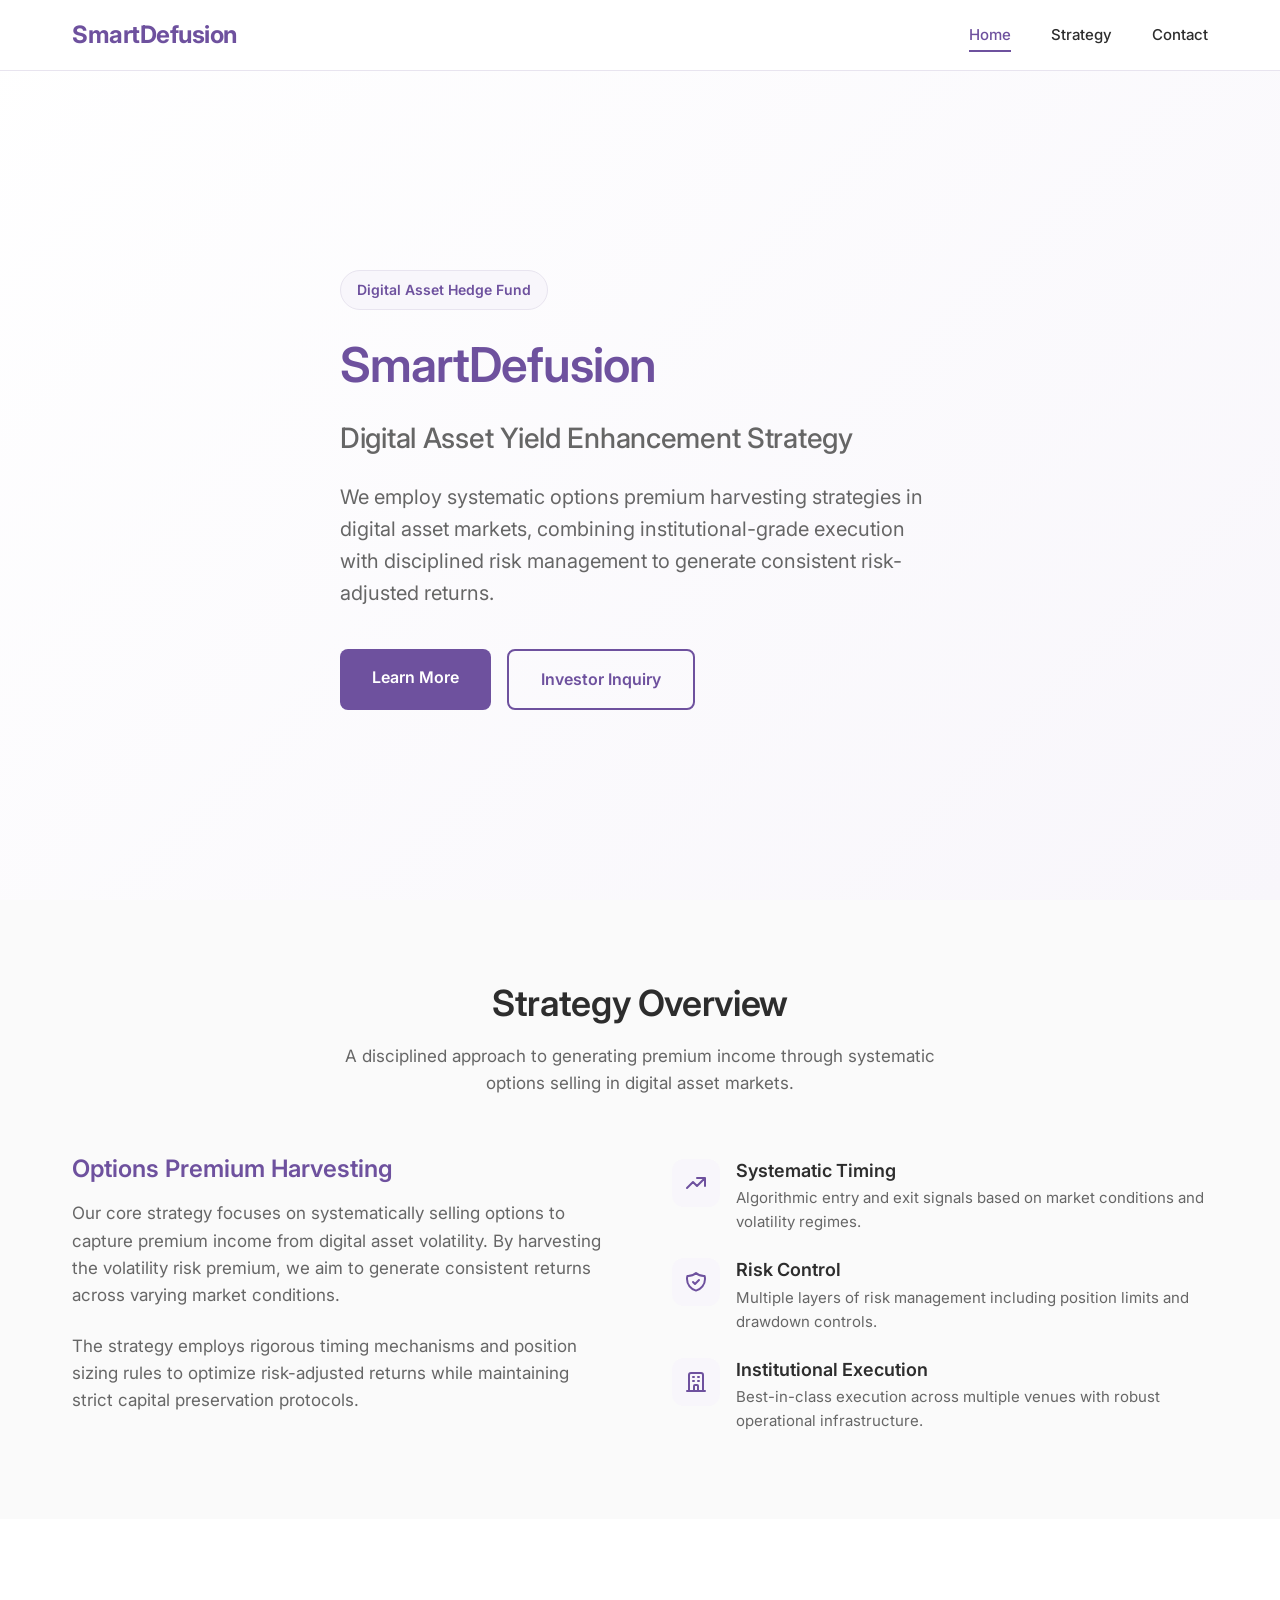
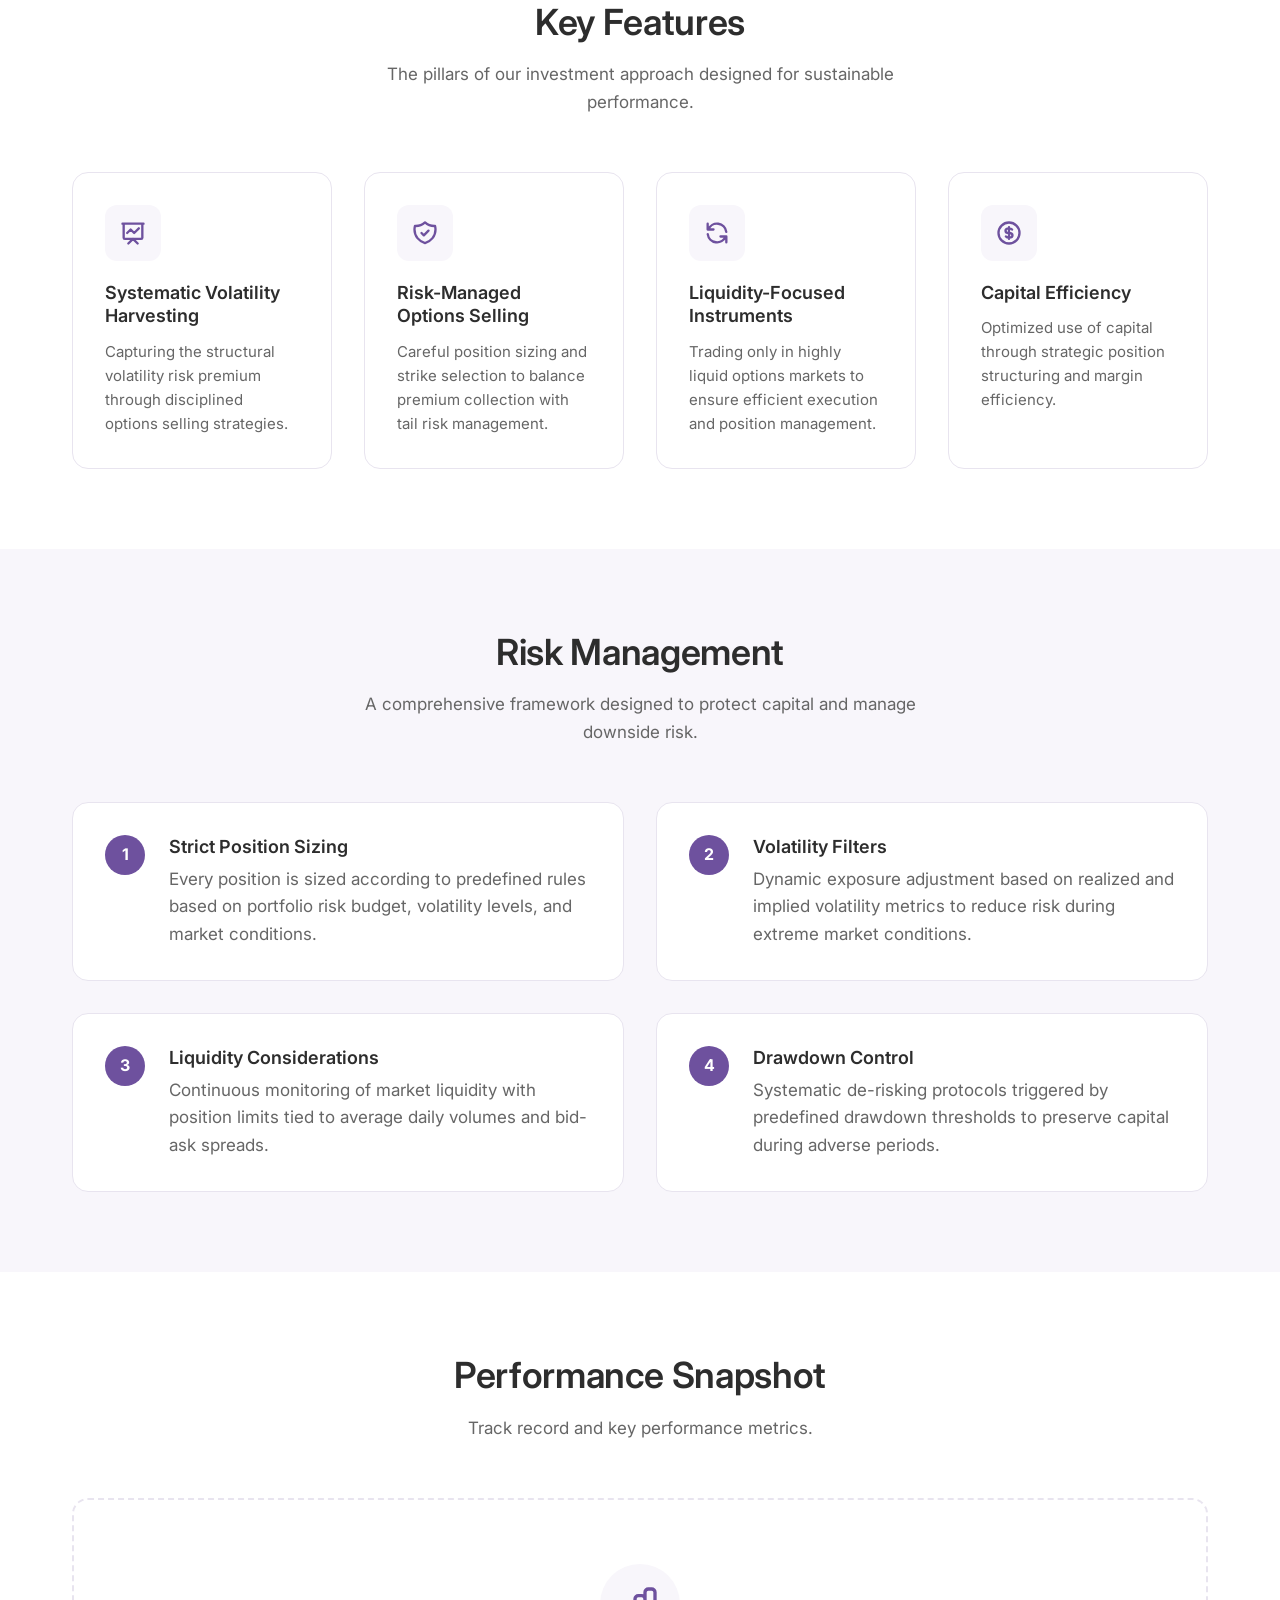
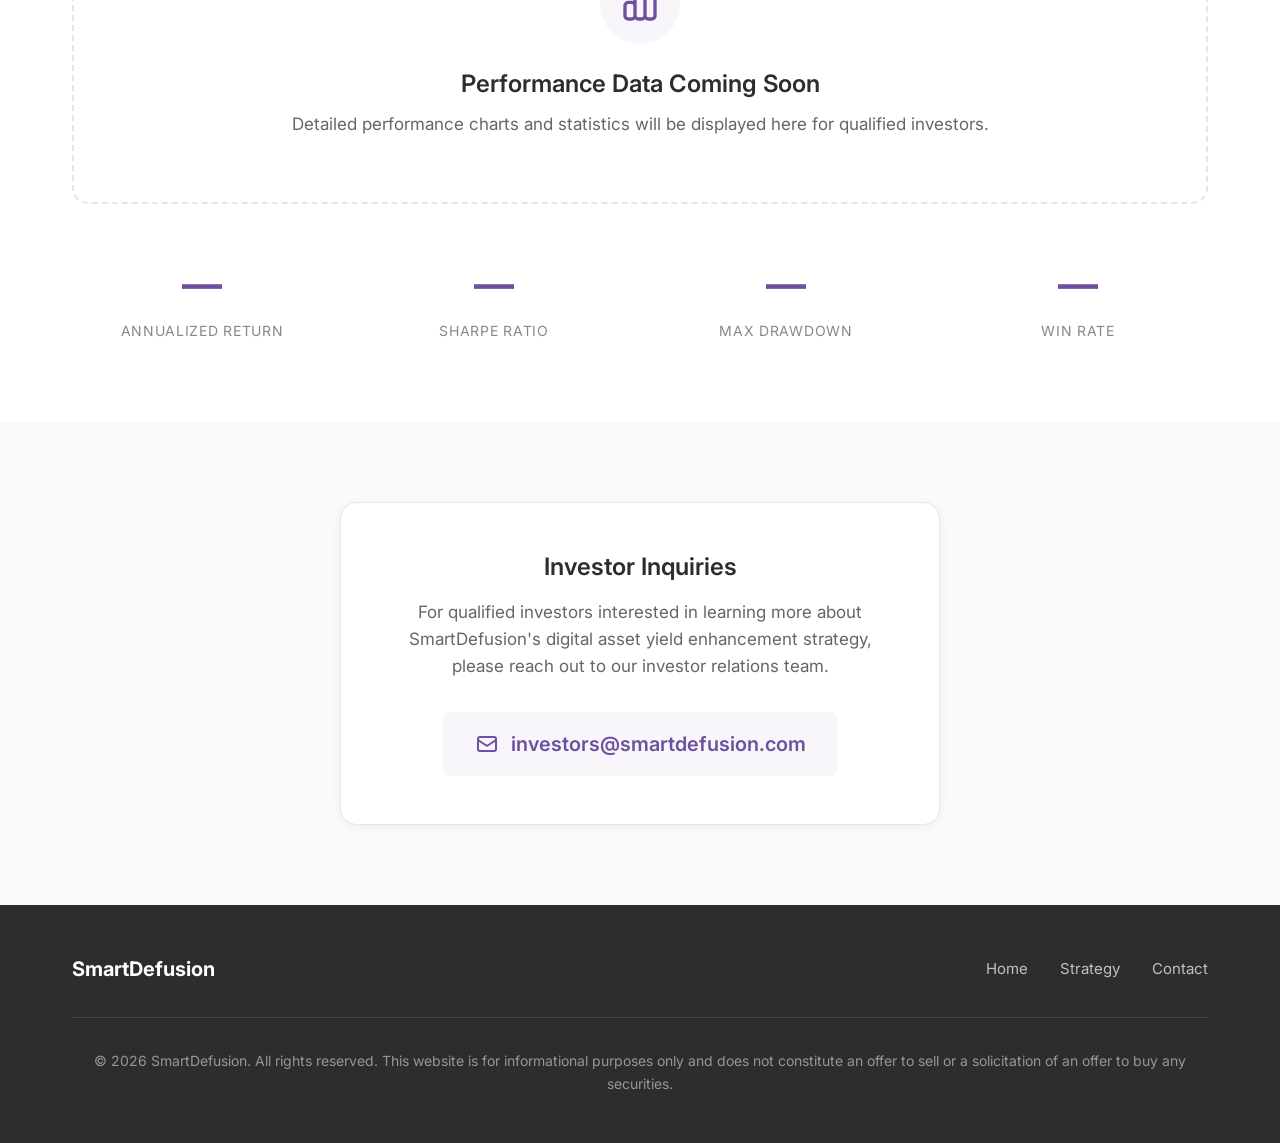
==== index.html @ be85e328 "initial push" ====
<!DOCTYPE html>
<html lang="en">
<head>
  <meta charset="UTF-8">
  <meta name="viewport" content="width=device-width, initial-scale=1.0">
  <meta name="description" content="SmartDefusion - Digital Asset Yield Enhancement Strategy. Systematic options premium harvesting in digital assets with institutional-grade execution.">
  <title>SmartDefusion | Digital Asset Hedge Fund</title>
  <link rel="preconnect" href="https://fonts.googleapis.com">
  <link rel="preconnect" href="https://fonts.gstatic.com" crossorigin>
  <link href="https://fonts.googleapis.com/css2?family=Inter:wght@400;500;600;700&display=swap" rel="stylesheet">
  <link rel="stylesheet" href="styles.css">
</head>
<body>
  <!-- Navigation -->
  <nav class="navbar">
    <div class="container">
      <a href="index.html" class="logo">SmartDefusion</a>
      <ul class="nav-links">
        <li><a href="index.html" class="active">Home</a></li>
        <li><a href="strategy.html">Strategy</a></li>
        <li><a href="#contact">Contact</a></li>
      </ul>
      <button class="mobile-menu-btn" aria-label="Toggle menu">
        <span></span>
        <span></span>
        <span></span>
      </button>
    </div>
  </nav>

  <!-- Hero Section -->
  <section class="hero">
    <div class="container">
      <div class="hero-content">
        <span class="hero-tagline">Digital Asset Hedge Fund</span>
        <h1><span>SmartDefusion</span></h1>
        <h2 style="font-size: 1.75rem; font-weight: 500; color: #666; margin-bottom: 1.5rem;">Digital Asset Yield Enhancement Strategy</h2>
        <p class="hero-description">
          We employ systematic options premium harvesting strategies in digital asset markets, 
          combining institutional-grade execution with disciplined risk management to generate 
          consistent risk-adjusted returns.
        </p>
        <div class="hero-buttons">
          <a href="strategy.html" class="btn btn-primary">Learn More</a>
          <a href="#contact" class="btn btn-outline">Investor Inquiry</a>
        </div>
      </div>
    </div>
  </section>

  <!-- Strategy Overview Section -->
  <section class="section strategy-overview bg-light">
    <div class="container">
      <div class="section-header">
        <h2>Strategy Overview</h2>
        <p>A disciplined approach to generating premium income through systematic options selling in digital asset markets.</p>
      </div>
      <div class="content-grid">
        <div class="strategy-text">
          <h3>Options Premium Harvesting</h3>
          <p>
            Our core strategy focuses on systematically selling options to capture premium income 
            from digital asset volatility. By harvesting the volatility risk premium, we aim to 
            generate consistent returns across varying market conditions.
          </p>
          <p>
            The strategy employs rigorous timing mechanisms and position sizing rules to optimize 
            risk-adjusted returns while maintaining strict capital preservation protocols.
          </p>
        </div>
        <div class="strategy-highlights">
          <div class="highlight-item">
            <div class="highlight-icon">
              <svg xmlns="http://www.w3.org/2000/svg" fill="none" viewBox="0 0 24 24" stroke="currentColor">
                <path stroke-linecap="round" stroke-linejoin="round" stroke-width="2" d="M13 7h8m0 0v8m0-8l-8 8-4-4-6 6" />
              </svg>
            </div>
            <div class="highlight-content">
              <h4>Systematic Timing</h4>
              <p>Algorithmic entry and exit signals based on market conditions and volatility regimes.</p>
            </div>
          </div>
          <div class="highlight-item">
            <div class="highlight-icon">
              <svg xmlns="http://www.w3.org/2000/svg" fill="none" viewBox="0 0 24 24" stroke="currentColor">
                <path stroke-linecap="round" stroke-linejoin="round" stroke-width="2" d="M9 12l2 2 4-4m5.618-4.016A11.955 11.955 0 0112 2.944a11.955 11.955 0 01-8.618 3.04A12.02 12.02 0 003 9c0 5.591 3.824 10.29 9 11.622 5.176-1.332 9-6.03 9-11.622 0-1.042-.133-2.052-.382-3.016z" />
              </svg>
            </div>
            <div class="highlight-content">
              <h4>Risk Control</h4>
              <p>Multiple layers of risk management including position limits and drawdown controls.</p>
            </div>
          </div>
          <div class="highlight-item">
            <div class="highlight-icon">
              <svg xmlns="http://www.w3.org/2000/svg" fill="none" viewBox="0 0 24 24" stroke="currentColor">
                <path stroke-linecap="round" stroke-linejoin="round" stroke-width="2" d="M19 21V5a2 2 0 00-2-2H7a2 2 0 00-2 2v16m14 0h2m-2 0h-5m-9 0H3m2 0h5M9 7h1m-1 4h1m4-4h1m-1 4h1m-5 10v-5a1 1 0 011-1h2a1 1 0 011 1v5m-4 0h4" />
              </svg>
            </div>
            <div class="highlight-content">
              <h4>Institutional Execution</h4>
              <p>Best-in-class execution across multiple venues with robust operational infrastructure.</p>
            </div>
          </div>
        </div>
      </div>
    </div>
  </section>

  <!-- Key Features Section -->
  <section class="section features">
    <div class="container">
      <div class="section-header">
        <h2>Key Features</h2>
        <p>The pillars of our investment approach designed for sustainable performance.</p>
      </div>
      <div class="features-grid">
        <div class="feature-card">
          <div class="feature-icon">
            <svg xmlns="http://www.w3.org/2000/svg" fill="none" viewBox="0 0 24 24" stroke="currentColor">
              <path stroke-linecap="round" stroke-linejoin="round" stroke-width="2" d="M7 12l3-3 3 3 4-4M8 21l4-4 4 4M3 4h18M4 4h16v12a1 1 0 01-1 1H5a1 1 0 01-1-1V4z" />
            </svg>
          </div>
          <h4>Systematic Volatility Harvesting</h4>
          <p>Capturing the structural volatility risk premium through disciplined options selling strategies.</p>
        </div>
        <div class="feature-card">
          <div class="feature-icon">
            <svg xmlns="http://www.w3.org/2000/svg" fill="none" viewBox="0 0 24 24" stroke="currentColor">
              <path stroke-linecap="round" stroke-linejoin="round" stroke-width="2" d="M9 12l2 2 4-4m5.618-4.016A11.955 11.955 0 0112 2.944a11.955 11.955 0 01-8.618 3.04A12.02 12.02 0 003 9c0 5.591 3.824 10.29 9 11.622 5.176-1.332 9-6.03 9-11.622 0-1.042-.133-2.052-.382-3.016z" />
            </svg>
          </div>
          <h4>Risk-Managed Options Selling</h4>
          <p>Careful position sizing and strike selection to balance premium collection with tail risk management.</p>
        </div>
        <div class="feature-card">
          <div class="feature-icon">
            <svg xmlns="http://www.w3.org/2000/svg" fill="none" viewBox="0 0 24 24" stroke="currentColor">
              <path stroke-linecap="round" stroke-linejoin="round" stroke-width="2" d="M4 4v5h.582m15.356 2A8.001 8.001 0 004.582 9m0 0H9m11 11v-5h-.581m0 0a8.003 8.003 0 01-15.357-2m15.357 2H15" />
            </svg>
          </div>
          <h4>Liquidity-Focused Instruments</h4>
          <p>Trading only in highly liquid options markets to ensure efficient execution and position management.</p>
        </div>
        <div class="feature-card">
          <div class="feature-icon">
            <svg xmlns="http://www.w3.org/2000/svg" fill="none" viewBox="0 0 24 24" stroke="currentColor">
              <path stroke-linecap="round" stroke-linejoin="round" stroke-width="2" d="M12 8c-1.657 0-3 .895-3 2s1.343 2 3 2 3 .895 3 2-1.343 2-3 2m0-8c1.11 0 2.08.402 2.599 1M12 8V7m0 1v8m0 0v1m0-1c-1.11 0-2.08-.402-2.599-1M21 12a9 9 0 11-18 0 9 9 0 0118 0z" />
            </svg>
          </div>
          <h4>Capital Efficiency</h4>
          <p>Optimized use of capital through strategic position structuring and margin efficiency.</p>
        </div>
      </div>
    </div>
  </section>

  <!-- Risk Management Section -->
  <section class="section risk-management bg-purple">
    <div class="container">
      <div class="section-header">
        <h2>Risk Management</h2>
        <p>A comprehensive framework designed to protect capital and manage downside risk.</p>
      </div>
      <div class="risk-grid">
        <div class="risk-card">
          <div class="risk-number">1</div>
          <div class="risk-content">
            <h4>Strict Position Sizing</h4>
            <p>Every position is sized according to predefined rules based on portfolio risk budget, volatility levels, and market conditions.</p>
          </div>
        </div>
        <div class="risk-card">
          <div class="risk-number">2</div>
          <div class="risk-content">
            <h4>Volatility Filters</h4>
            <p>Dynamic exposure adjustment based on realized and implied volatility metrics to reduce risk during extreme market conditions.</p>
          </div>
        </div>
        <div class="risk-card">
          <div class="risk-number">3</div>
          <div class="risk-content">
            <h4>Liquidity Considerations</h4>
            <p>Continuous monitoring of market liquidity with position limits tied to average daily volumes and bid-ask spreads.</p>
          </div>
        </div>
        <div class="risk-card">
          <div class="risk-number">4</div>
          <div class="risk-content">
            <h4>Drawdown Control</h4>
            <p>Systematic de-risking protocols triggered by predefined drawdown thresholds to preserve capital during adverse periods.</p>
          </div>
        </div>
      </div>
    </div>
  </section>

  <!-- Performance Snapshot Section -->
  <section class="section performance">
    <div class="container">
      <div class="section-header">
        <h2>Performance Snapshot</h2>
        <p>Track record and key performance metrics.</p>
      </div>
      <div class="performance-placeholder">
        <div class="placeholder-icon">
          <svg xmlns="http://www.w3.org/2000/svg" fill="none" viewBox="0 0 24 24" stroke="currentColor">
            <path stroke-linecap="round" stroke-linejoin="round" stroke-width="2" d="M9 19v-6a2 2 0 00-2-2H5a2 2 0 00-2 2v6a2 2 0 002 2h2a2 2 0 002-2zm0 0V9a2 2 0 012-2h2a2 2 0 012 2v10m-6 0a2 2 0 002 2h2a2 2 0 002-2m0 0V5a2 2 0 012-2h2a2 2 0 012 2v14a2 2 0 01-2 2h-2a2 2 0 01-2-2z" />
          </svg>
        </div>
        <h3>Performance Data Coming Soon</h3>
        <p>Detailed performance charts and statistics will be displayed here for qualified investors.</p>
      </div>
      <div class="stats-preview">
        <div class="stat-item">
          <div class="stat-value">—</div>
          <div class="stat-label">Annualized Return</div>
        </div>
        <div class="stat-item">
          <div class="stat-value">—</div>
          <div class="stat-label">Sharpe Ratio</div>
        </div>
        <div class="stat-item">
          <div class="stat-value">—</div>
          <div class="stat-label">Max Drawdown</div>
        </div>
        <div class="stat-item">
          <div class="stat-value">—</div>
          <div class="stat-label">Win Rate</div>
        </div>
      </div>
    </div>
  </section>

  <!-- Contact Section -->
  <section id="contact" class="section contact bg-light">
    <div class="container">
      <div class="contact-content">
        <div class="contact-card">
          <h3>Investor Inquiries</h3>
          <p>
            For qualified investors interested in learning more about SmartDefusion's 
            digital asset yield enhancement strategy, please reach out to our investor relations team.
          </p>
          <a href="mailto:investors@smartdefusion.com" class="contact-email">
            <svg xmlns="http://www.w3.org/2000/svg" fill="none" viewBox="0 0 24 24" stroke="currentColor">
              <path stroke-linecap="round" stroke-linejoin="round" stroke-width="2" d="M3 8l7.89 5.26a2 2 0 002.22 0L21 8M5 19h14a2 2 0 002-2V7a2 2 0 00-2-2H5a2 2 0 00-2 2v10a2 2 0 002 2z" />
            </svg>
            investors@smartdefusion.com
          </a>
        </div>
      </div>
    </div>
  </section>

  <!-- Footer -->
  <footer class="footer">
    <div class="container">
      <div class="footer-content">
        <span class="footer-logo">SmartDefusion</span>
        <ul class="footer-links">
          <li><a href="index.html">Home</a></li>
          <li><a href="strategy.html">Strategy</a></li>
          <li><a href="#contact">Contact</a></li>
        </ul>
      </div>
      <p class="footer-copyright">
        &copy; 2026 SmartDefusion. All rights reserved. This website is for informational purposes only and does not constitute an offer to sell or a solicitation of an offer to buy any securities.
      </p>
    </div>
  </footer>

  <!-- Mobile Menu Script -->
  <script>
    document.addEventListener('DOMContentLoaded', function() {
      const mobileMenuBtn = document.querySelector('.mobile-menu-btn');
      const navLinks = document.querySelector('.nav-links');

      mobileMenuBtn.addEventListener('click', function() {
        navLinks.classList.toggle('active');
      });

      // Close menu when clicking a link
      document.querySelectorAll('.nav-links a').forEach(link => {
        link.addEventListener('click', () => {
          navLinks.classList.remove('active');
        });
      });

      // Close menu when clicking outside
      document.addEventListener('click', function(event) {
        if (!event.target.closest('.navbar')) {
          navLinks.classList.remove('active');
        }
      });
    });
  </script>
</body>
</html>
---- styles.css ----
/* SmartDefusion - Digital Asset Hedge Fund Website Styles */

/* ========================================
   CSS Variables & Reset
   ======================================== */
:root {
  --primary-color: #6E519E;
  --primary-light: #8B6DB8;
  --primary-dark: #5A4282;
  --background-light: #FAFAFA;
  --background-purple: #F8F6FB;
  --text-dark: #2D2D2D;
  --text-muted: #666666;
  --text-light: #888888;
  --white: #FFFFFF;
  --border-color: #E8E4EF;
  --shadow-light: 0 2px 8px rgba(110, 81, 158, 0.08);
  --shadow-medium: 0 4px 16px rgba(110, 81, 158, 0.12);
  --transition: all 0.3s ease;
}

* {
  margin: 0;
  padding: 0;
  box-sizing: border-box;
}

html {
  scroll-behavior: smooth;
}

body {
  font-family: 'Inter', -apple-system, BlinkMacSystemFont, 'Segoe UI', Roboto, Oxygen, Ubuntu, sans-serif;
  line-height: 1.6;
  color: var(--text-dark);
  background-color: var(--white);
}

/* ========================================
   Typography
   ======================================== */
h1, h2, h3, h4, h5, h6 {
  font-weight: 600;
  line-height: 1.3;
  color: var(--text-dark);
}

h1 {
  font-size: 3rem;
  letter-spacing: -0.02em;
}

h2 {
  font-size: 2.25rem;
  letter-spacing: -0.01em;
}

h3 {
  font-size: 1.5rem;
}

h4 {
  font-size: 1.125rem;
}

p {
  color: var(--text-muted);
  font-size: 1.0625rem;
}

a {
  text-decoration: none;
  color: var(--primary-color);
  transition: var(--transition);
}

a:hover {
  color: var(--primary-dark);
}

/* ========================================
   Layout Utilities
   ======================================== */
.container {
  max-width: 1200px;
  margin: 0 auto;
  padding: 0 2rem;
}

.section {
  padding: 5rem 0;
}

.section-header {
  text-align: center;
  margin-bottom: 3.5rem;
}

.section-header h2 {
  margin-bottom: 1rem;
}

.section-header p {
  max-width: 600px;
  margin: 0 auto;
}

.bg-light {
  background-color: var(--background-light);
}

.bg-purple {
  background-color: var(--background-purple);
}

/* ========================================
   Navigation
   ======================================== */
.navbar {
  position: fixed;
  top: 0;
  left: 0;
  right: 0;
  background-color: rgba(255, 255, 255, 0.95);
  backdrop-filter: blur(10px);
  border-bottom: 1px solid var(--border-color);
  z-index: 1000;
  padding: 1rem 0;
}

.navbar .container {
  display: flex;
  justify-content: space-between;
  align-items: center;
}

.logo {
  font-size: 1.5rem;
  font-weight: 700;
  color: var(--primary-color);
  letter-spacing: -0.02em;
}

.nav-links {
  display: flex;
  list-style: none;
  gap: 2.5rem;
}

.nav-links a {
  color: var(--text-dark);
  font-weight: 500;
  font-size: 0.9375rem;
  padding: 0.5rem 0;
  position: relative;
}

.nav-links a::after {
  content: '';
  position: absolute;
  bottom: 0;
  left: 0;
  width: 0;
  height: 2px;
  background-color: var(--primary-color);
  transition: var(--transition);
}

.nav-links a:hover::after,
.nav-links a.active::after {
  width: 100%;
}

.nav-links a.active {
  color: var(--primary-color);
}

.mobile-menu-btn {
  display: none;
  flex-direction: column;
  gap: 5px;
  background: none;
  border: none;
  cursor: pointer;
  padding: 0.5rem;
}

.mobile-menu-btn span {
  display: block;
  width: 24px;
  height: 2px;
  background-color: var(--text-dark);
  transition: var(--transition);
}

/* ========================================
   Hero Section
   ======================================== */
.hero {
  min-height: 100vh;
  display: flex;
  align-items: center;
  background: linear-gradient(135deg, var(--white) 0%, var(--background-purple) 100%);
  padding-top: 5rem;
}

.hero-content {
  max-width: 800px;
}

.hero-tagline {
  display: inline-block;
  background-color: var(--background-purple);
  color: var(--primary-color);
  padding: 0.5rem 1rem;
  border-radius: 2rem;
  font-size: 0.875rem;
  font-weight: 600;
  margin-bottom: 1.5rem;
  border: 1px solid var(--border-color);
}

.hero h1 {
  margin-bottom: 1.5rem;
  color: var(--text-dark);
}

.hero h1 span {
  color: var(--primary-color);
}

.hero-description {
  font-size: 1.25rem;
  color: var(--text-muted);
  margin-bottom: 2.5rem;
  max-width: 600px;
}

.btn {
  display: inline-block;
  padding: 1rem 2rem;
  border-radius: 0.5rem;
  font-weight: 600;
  font-size: 1rem;
  transition: var(--transition);
  cursor: pointer;
  border: none;
}

.btn-primary {
  background-color: var(--primary-color);
  color: var(--white);
}

.btn-primary:hover {
  background-color: var(--primary-dark);
  color: var(--white);
  transform: translateY(-2px);
  box-shadow: var(--shadow-medium);
}

.btn-outline {
  background-color: transparent;
  color: var(--primary-color);
  border: 2px solid var(--primary-color);
}

.btn-outline:hover {
  background-color: var(--primary-color);
  color: var(--white);
}

.hero-buttons {
  display: flex;
  gap: 1rem;
  flex-wrap: wrap;
}

/* ========================================
   Strategy Overview Section
   ======================================== */
.strategy-overview .content-grid {
  display: grid;
  grid-template-columns: 1fr 1fr;
  gap: 4rem;
  align-items: center;
}

.strategy-text h3 {
  color: var(--primary-color);
  margin-bottom: 1rem;
}

.strategy-text p {
  margin-bottom: 1.5rem;
}

.strategy-highlights {
  display: flex;
  flex-direction: column;
  gap: 1.5rem;
}

.highlight-item {
  display: flex;
  gap: 1rem;
  align-items: flex-start;
}

.highlight-icon {
  width: 48px;
  height: 48px;
  background-color: var(--background-purple);
  border-radius: 12px;
  display: flex;
  align-items: center;
  justify-content: center;
  flex-shrink: 0;
}

.highlight-icon svg {
  width: 24px;
  height: 24px;
  color: var(--primary-color);
}

.highlight-content h4 {
  margin-bottom: 0.25rem;
}

.highlight-content p {
  font-size: 0.9375rem;
}

/* ========================================
   Features Section
   ======================================== */
.features-grid {
  display: grid;
  grid-template-columns: repeat(4, 1fr);
  gap: 2rem;
}

.feature-card {
  background-color: var(--white);
  padding: 2rem;
  border-radius: 1rem;
  border: 1px solid var(--border-color);
  transition: var(--transition);
}

.feature-card:hover {
  transform: translateY(-4px);
  box-shadow: var(--shadow-medium);
}

.feature-icon {
  width: 56px;
  height: 56px;
  background-color: var(--background-purple);
  border-radius: 12px;
  display: flex;
  align-items: center;
  justify-content: center;
  margin-bottom: 1.25rem;
}

.feature-icon svg {
  width: 28px;
  height: 28px;
  color: var(--primary-color);
}

.feature-card h4 {
  margin-bottom: 0.75rem;
}

.feature-card p {
  font-size: 0.9375rem;
}

/* ========================================
   Risk Management Section
   ======================================== */
.risk-grid {
  display: grid;
  grid-template-columns: repeat(2, 1fr);
  gap: 2rem;
}

.risk-card {
  background-color: var(--white);
  padding: 2rem;
  border-radius: 1rem;
  border: 1px solid var(--border-color);
  display: flex;
  gap: 1.5rem;
  align-items: flex-start;
}

.risk-number {
  width: 40px;
  height: 40px;
  background-color: var(--primary-color);
  color: var(--white);
  border-radius: 50%;
  display: flex;
  align-items: center;
  justify-content: center;
  font-weight: 700;
  flex-shrink: 0;
}

.risk-content h4 {
  margin-bottom: 0.5rem;
}

/* ========================================
   Performance Section
   ======================================== */
.performance-placeholder {
  background-color: var(--white);
  border: 2px dashed var(--border-color);
  border-radius: 1rem;
  padding: 4rem 2rem;
  text-align: center;
}

.performance-placeholder .placeholder-icon {
  width: 80px;
  height: 80px;
  background-color: var(--background-purple);
  border-radius: 50%;
  display: flex;
  align-items: center;
  justify-content: center;
  margin: 0 auto 1.5rem;
}

.performance-placeholder .placeholder-icon svg {
  width: 40px;
  height: 40px;
  color: var(--primary-color);
}

.performance-placeholder h3 {
  margin-bottom: 0.75rem;
}

.stats-preview {
  display: grid;
  grid-template-columns: repeat(4, 1fr);
  gap: 2rem;
  margin-top: 3rem;
}

.stat-item {
  text-align: center;
}

.stat-item .stat-value {
  font-size: 2.5rem;
  font-weight: 700;
  color: var(--primary-color);
  margin-bottom: 0.25rem;
}

.stat-item .stat-label {
  font-size: 0.875rem;
  color: var(--text-light);
  text-transform: uppercase;
  letter-spacing: 0.05em;
}

/* ========================================
   Contact Section
   ======================================== */
.contact-content {
  max-width: 600px;
  margin: 0 auto;
  text-align: center;
}

.contact-card {
  background-color: var(--white);
  padding: 3rem;
  border-radius: 1rem;
  border: 1px solid var(--border-color);
  box-shadow: var(--shadow-light);
}

.contact-card h3 {
  margin-bottom: 1rem;
}

.contact-card p {
  margin-bottom: 2rem;
}

.contact-email {
  display: inline-flex;
  align-items: center;
  gap: 0.75rem;
  font-size: 1.25rem;
  font-weight: 600;
  color: var(--primary-color);
  padding: 1rem 2rem;
  background-color: var(--background-purple);
  border-radius: 0.5rem;
}

.contact-email svg {
  width: 24px;
  height: 24px;
}

/* ========================================
   Strategy Page Specific Styles
   ======================================== */
.page-hero {
  padding: 10rem 0 5rem;
  background: linear-gradient(135deg, var(--white) 0%, var(--background-purple) 100%);
  text-align: center;
}

.page-hero h1 {
  margin-bottom: 1rem;
}

.strategy-section {
  display: grid;
  grid-template-columns: 1fr 1fr;
  gap: 4rem;
  align-items: start;
}

.strategy-section.reverse {
  direction: rtl;
}

.strategy-section.reverse > * {
  direction: ltr;
}

.strategy-content h3 {
  color: var(--primary-color);
  margin-bottom: 1.5rem;
}

.strategy-content p {
  margin-bottom: 1rem;
}

.strategy-list {
  list-style: none;
  margin-top: 1.5rem;
}

.strategy-list li {
  display: flex;
  align-items: flex-start;
  gap: 0.75rem;
  margin-bottom: 1rem;
  color: var(--text-muted);
}

.strategy-list li::before {
  content: '';
  width: 8px;
  height: 8px;
  background-color: var(--primary-color);
  border-radius: 50%;
  margin-top: 0.5rem;
  flex-shrink: 0;
}

.strategy-visual {
  background-color: var(--white);
  padding: 2rem;
  border-radius: 1rem;
  border: 1px solid var(--border-color);
}

.framework-grid {
  display: grid;
  grid-template-columns: repeat(2, 1fr);
  gap: 1.5rem;
}

.framework-item {
  padding: 1.5rem;
  background-color: var(--background-purple);
  border-radius: 0.75rem;
}

.framework-item h4 {
  color: var(--primary-color);
  margin-bottom: 0.5rem;
  font-size: 1rem;
}

.framework-item p {
  font-size: 0.875rem;
}

/* ========================================
   Footer
   ======================================== */
.footer {
  background-color: var(--text-dark);
  color: var(--white);
  padding: 3rem 0;
}

.footer-content {
  display: flex;
  justify-content: space-between;
  align-items: center;
}

.footer-logo {
  font-size: 1.25rem;
  font-weight: 700;
  color: var(--white);
}

.footer-links {
  display: flex;
  list-style: none;
  gap: 2rem;
}

.footer-links a {
  color: rgba(255, 255, 255, 0.7);
  font-size: 0.9375rem;
}

.footer-links a:hover {
  color: var(--white);
}

.footer-copyright {
  text-align: center;
  margin-top: 2rem;
  padding-top: 2rem;
  border-top: 1px solid rgba(255, 255, 255, 0.1);
  color: rgba(255, 255, 255, 0.5);
  font-size: 0.875rem;
}

/* ========================================
   Responsive Design
   ======================================== */
@media (max-width: 1024px) {
  .features-grid {
    grid-template-columns: repeat(2, 1fr);
  }

  .stats-preview {
    grid-template-columns: repeat(2, 1fr);
  }

  .strategy-overview .content-grid,
  .strategy-section {
    grid-template-columns: 1fr;
    gap: 3rem;
  }

  .strategy-section.reverse {
    direction: ltr;
  }
}

@media (max-width: 768px) {
  h1 {
    font-size: 2.25rem;
  }

  h2 {
    font-size: 1.75rem;
  }

  .section {
    padding: 3.5rem 0;
  }

  .container {
    padding: 0 1.5rem;
  }

  .nav-links {
    display: none;
    position: absolute;
    top: 100%;
    left: 0;
    right: 0;
    flex-direction: column;
    background-color: var(--white);
    padding: 1.5rem;
    gap: 0;
    border-bottom: 1px solid var(--border-color);
    box-shadow: var(--shadow-light);
  }

  .nav-links.active {
    display: flex;
  }

  .nav-links li {
    padding: 0.75rem 0;
    border-bottom: 1px solid var(--border-color);
  }

  .nav-links li:last-child {
    border-bottom: none;
  }

  .mobile-menu-btn {
    display: flex;
  }

  .hero {
    min-height: auto;
    padding: 8rem 0 4rem;
  }

  .hero-description {
    font-size: 1.125rem;
  }

  .hero-buttons {
    flex-direction: column;
  }

  .hero-buttons .btn {
    width: 100%;
    text-align: center;
  }

  .features-grid {
    grid-template-columns: 1fr;
  }

  .risk-grid {
    grid-template-columns: 1fr;
  }

  .framework-grid {
    grid-template-columns: 1fr;
  }

  .footer-content {
    flex-direction: column;
    gap: 1.5rem;
    text-align: center;
  }

  .footer-links {
    flex-direction: column;
    gap: 1rem;
  }
}

@media (max-width: 480px) {
  h1 {
    font-size: 1.875rem;
  }

  .container {
    padding: 0 1rem;
  }

  .stats-preview {
    grid-template-columns: 1fr;
  }

  .stat-item .stat-value {
    font-size: 2rem;
  }

  .contact-card {
    padding: 2rem 1.5rem;
  }

  .contact-email {
    font-size: 1rem;
    padding: 0.875rem 1.5rem;
  }
}

/* ========================================
   Animations
   ======================================== */
@keyframes fadeInUp {
  from {
    opacity: 0;
    transform: translateY(20px);
  }
  to {
    opacity: 1;
    transform: translateY(0);
  }
}

.fade-in-up {
  animation: fadeInUp 0.6s ease forwards;
}

/* ========================================
   Utility Classes
   ======================================== */
.text-center {
  text-align: center;
}

.text-primary {
  color: var(--primary-color);
}

.mt-1 { margin-top: 0.5rem; }
.mt-2 { margin-top: 1rem; }
.mt-3 { margin-top: 1.5rem; }
.mt-4 { margin-top: 2rem; }

.mb-1 { margin-bottom: 0.5rem; }
.mb-2 { margin-bottom: 1rem; }
.mb-3 { margin-bottom: 1.5rem; }
.mb-4 { margin-bottom: 2rem; }
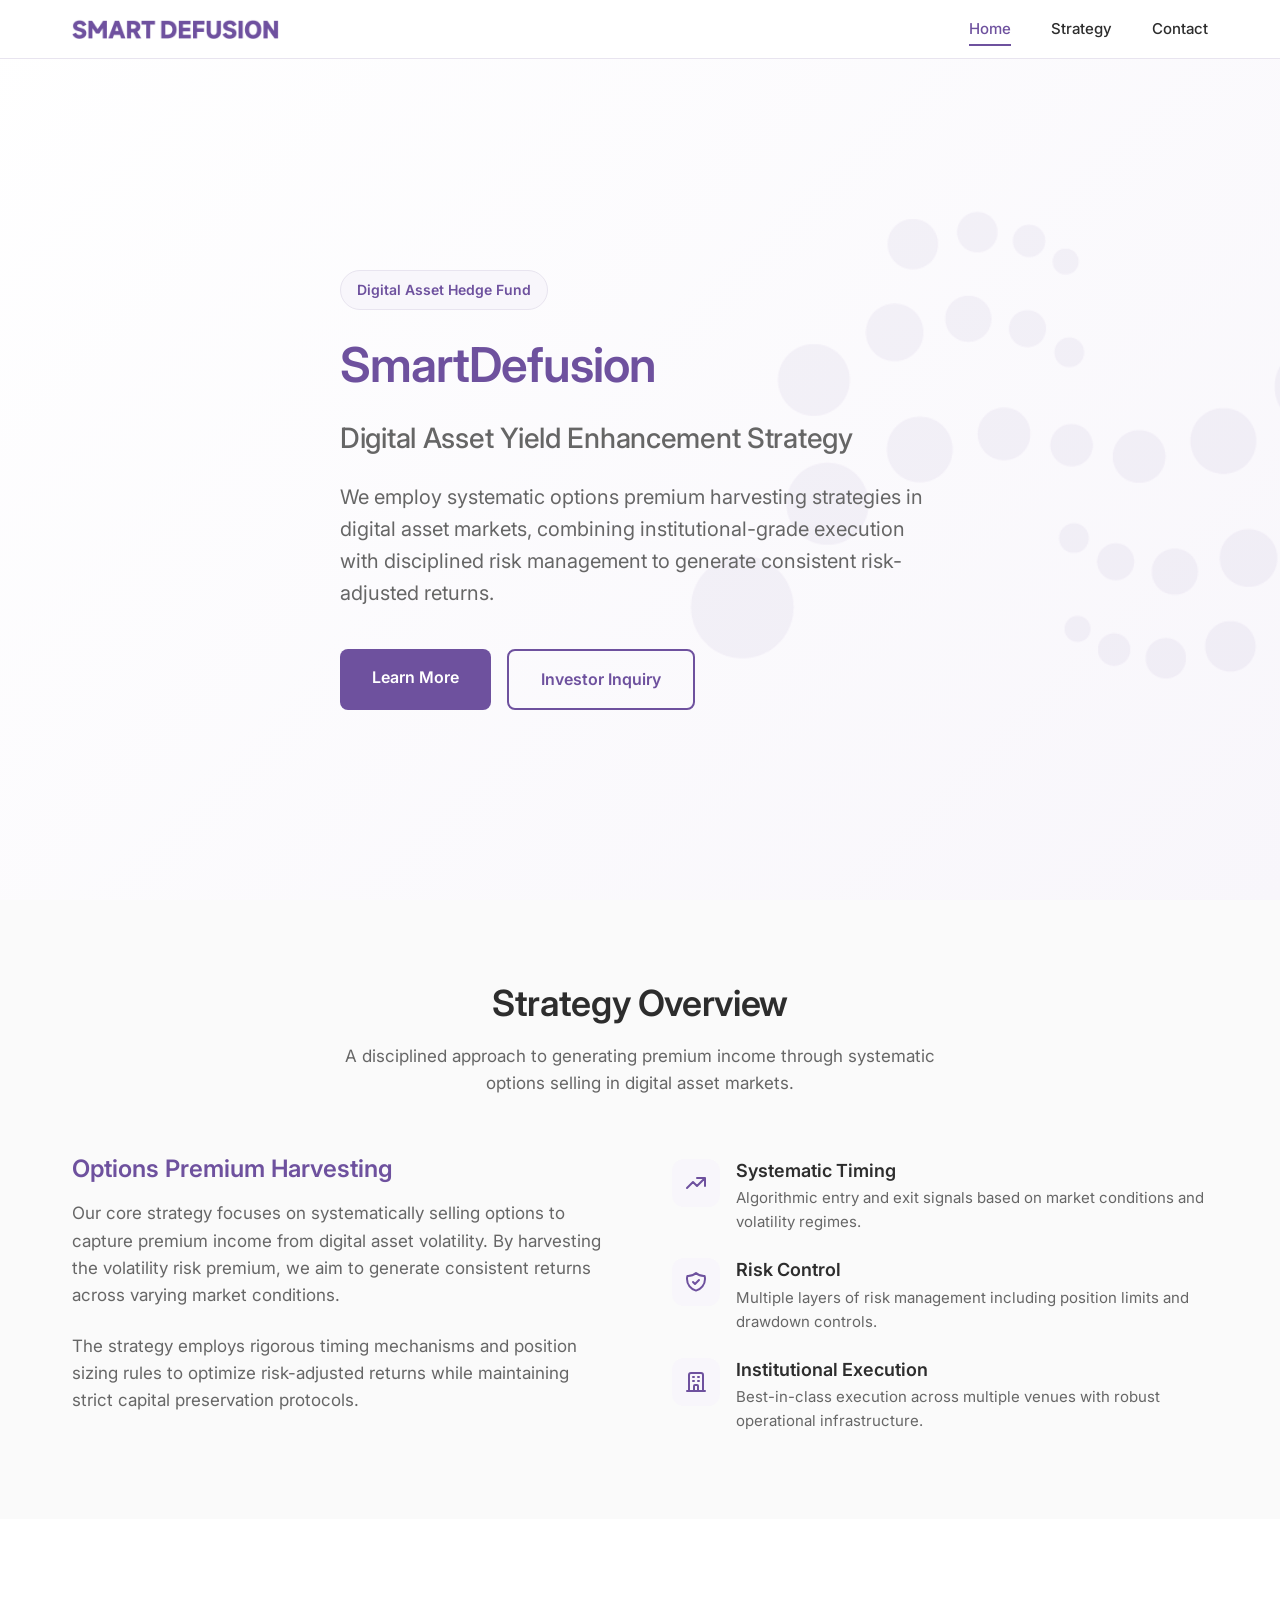
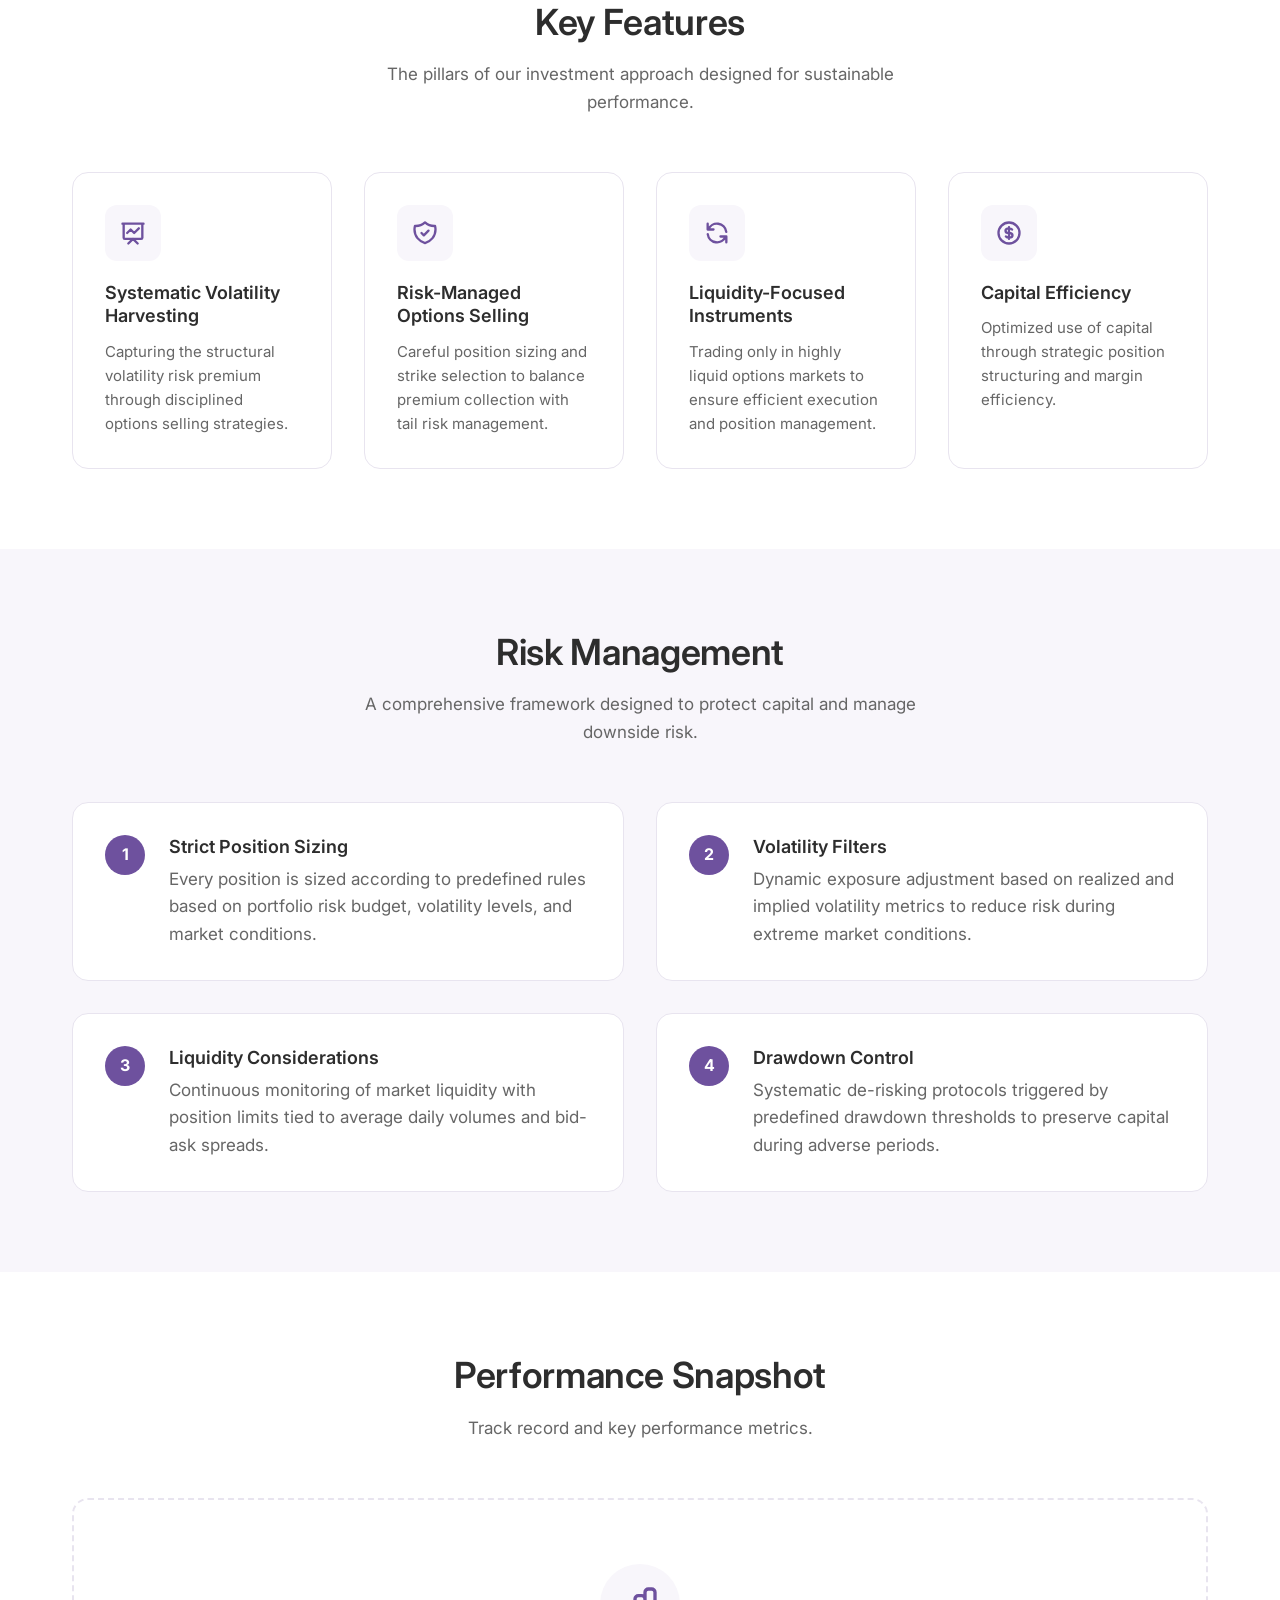
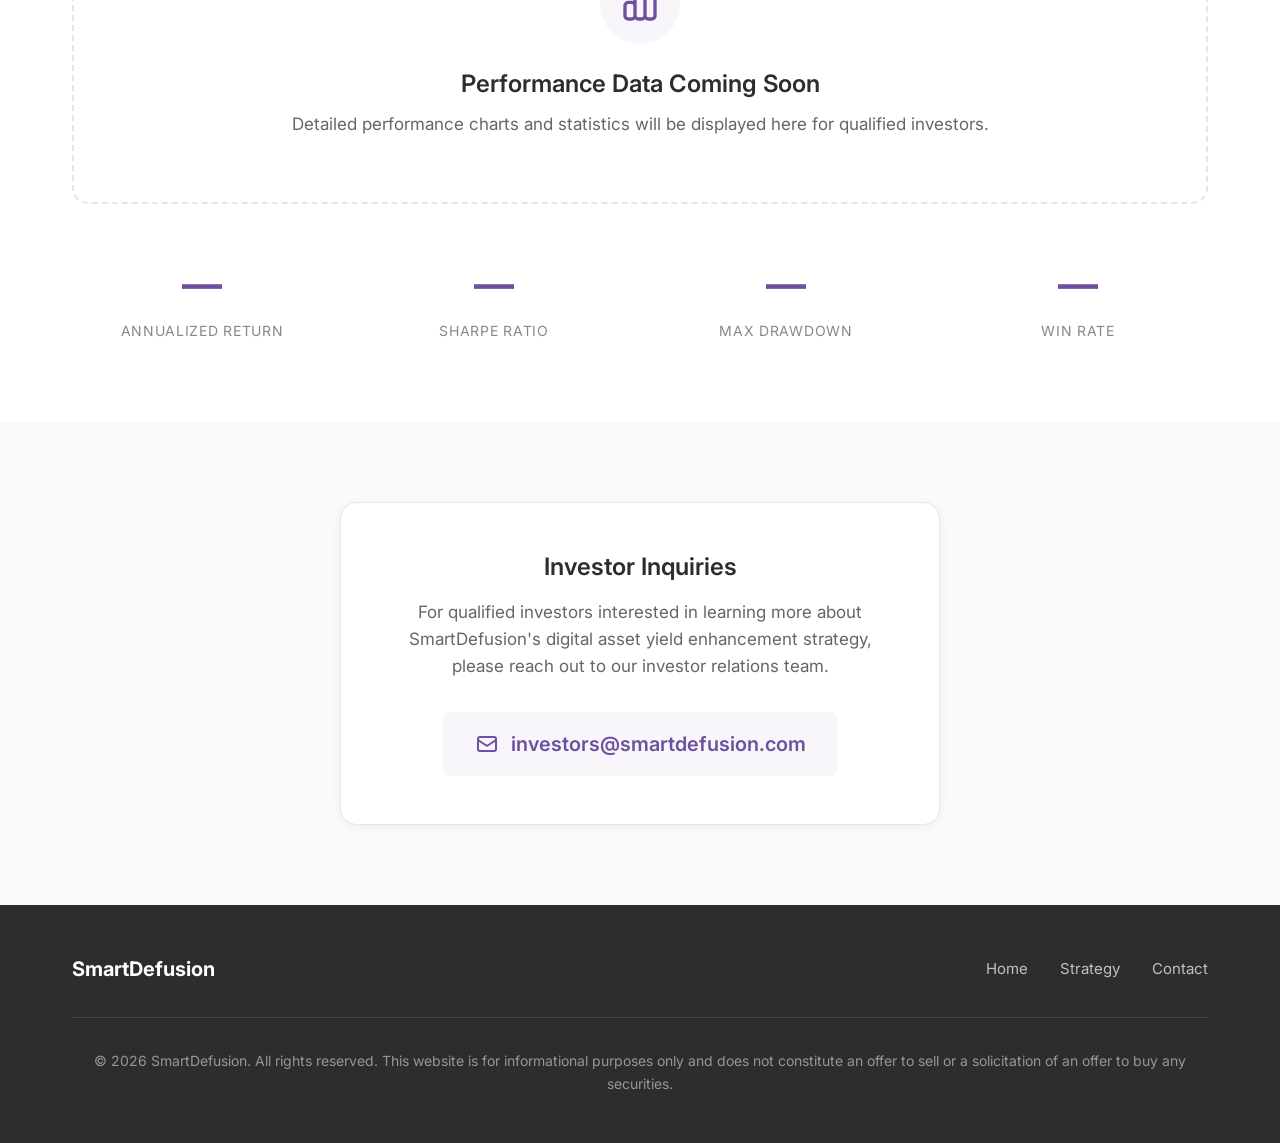
==== commit 6313b940: "logo" ====
--- a/index.html
+++ b/index.html
@@ -14,7 +14,9 @@
   <!-- Navigation -->
   <nav class="navbar">
     <div class="container">
-      <a href="index.html" class="logo">SmartDefusion</a>
+      <a href="index.html" class="logo">
+        <img src="img/name_dark.png" alt="SmartDefusion" class="logo-img">
+      </a>
       <ul class="nav-links">
         <li><a href="index.html" class="active">Home</a></li>
         <li><a href="strategy.html">Strategy</a></li>
@@ -30,6 +32,9 @@
 
   <!-- Hero Section -->
   <section class="hero">
+    <div class="hero-bg-logo">
+      <img src="img/logo_dark.png" alt="">
+    </div>
     <div class="container">
       <div class="hero-content">
         <span class="hero-tagline">Digital Asset Hedge Fund</span>
--- a/styles.css
+++ b/styles.css
@@ -139,6 +139,13 @@
   font-weight: 700;
   color: var(--primary-color);
   letter-spacing: -0.02em;
+  display: flex;
+  align-items: center;
+}
+
+.logo-img {
+  height: 20px;
+  width: auto;
 }
 
 .nav-links {
@@ -202,6 +209,30 @@
   align-items: center;
   background: linear-gradient(135deg, var(--white) 0%, var(--background-purple) 100%);
   padding-top: 5rem;
+  position: relative;
+  overflow: hidden;
+}
+
+.hero-bg-logo {
+  position: absolute;
+  right: -15%;
+  top: 50%;
+  transform: translateY(-50%);
+  width: 70%;
+  max-width: 800px;
+  opacity: 0.06;
+  pointer-events: none;
+  z-index: 0;
+}
+
+.hero-bg-logo img {
+  width: 100%;
+  height: auto;
+}
+
+.hero .container {
+  position: relative;
+  z-index: 1;
 }
 
 .hero-content {
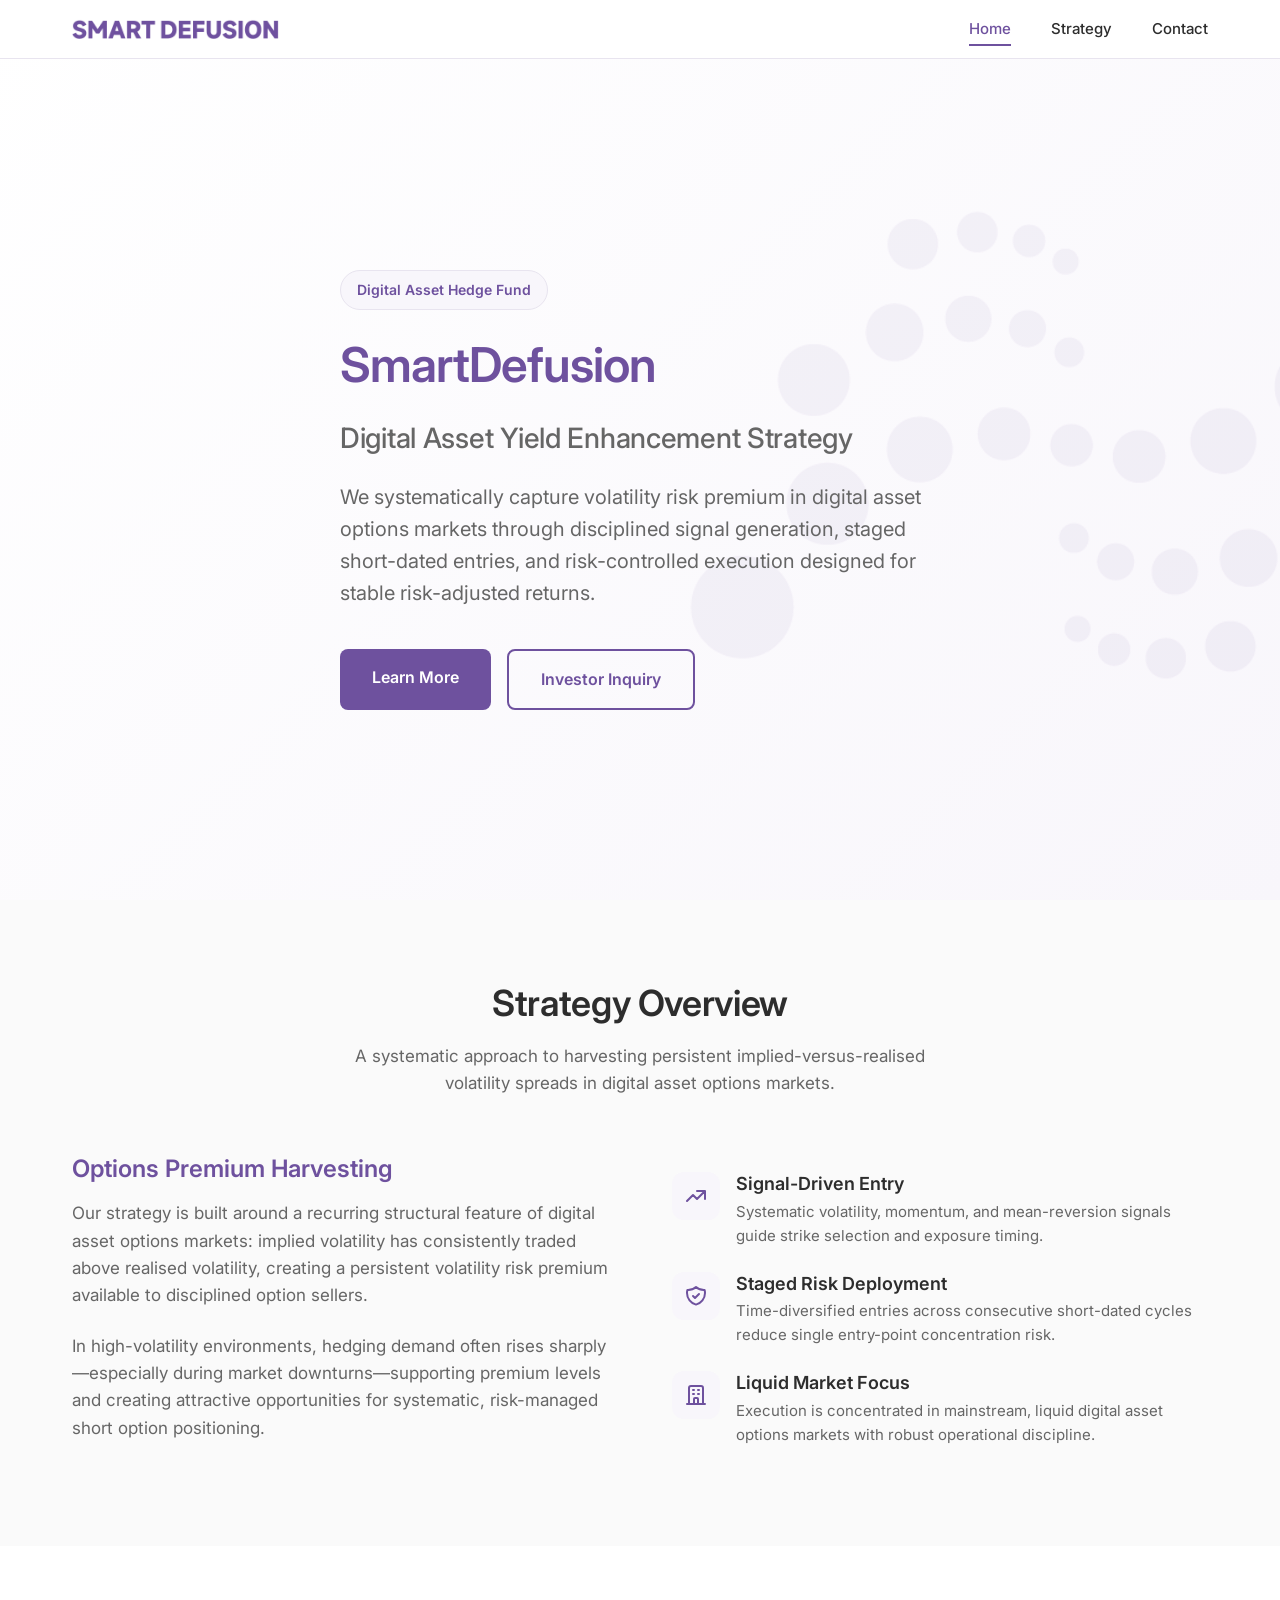
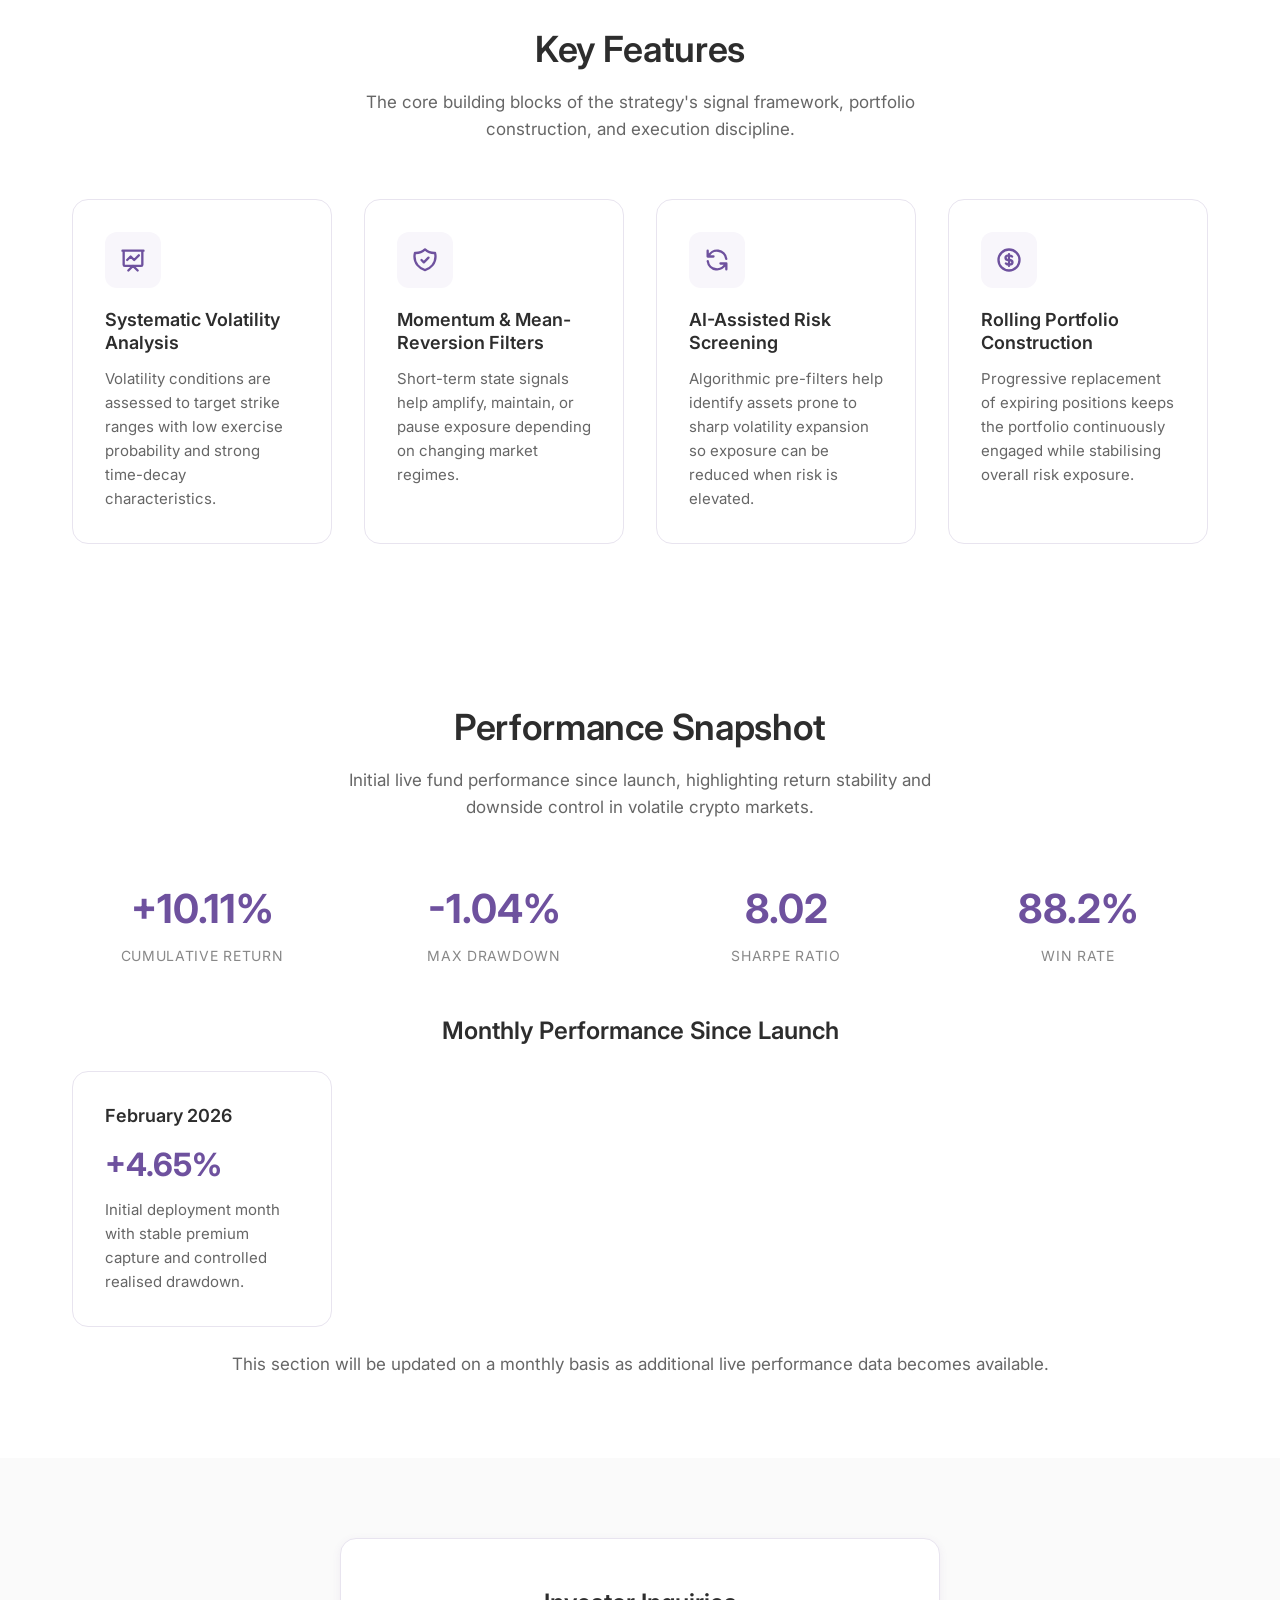
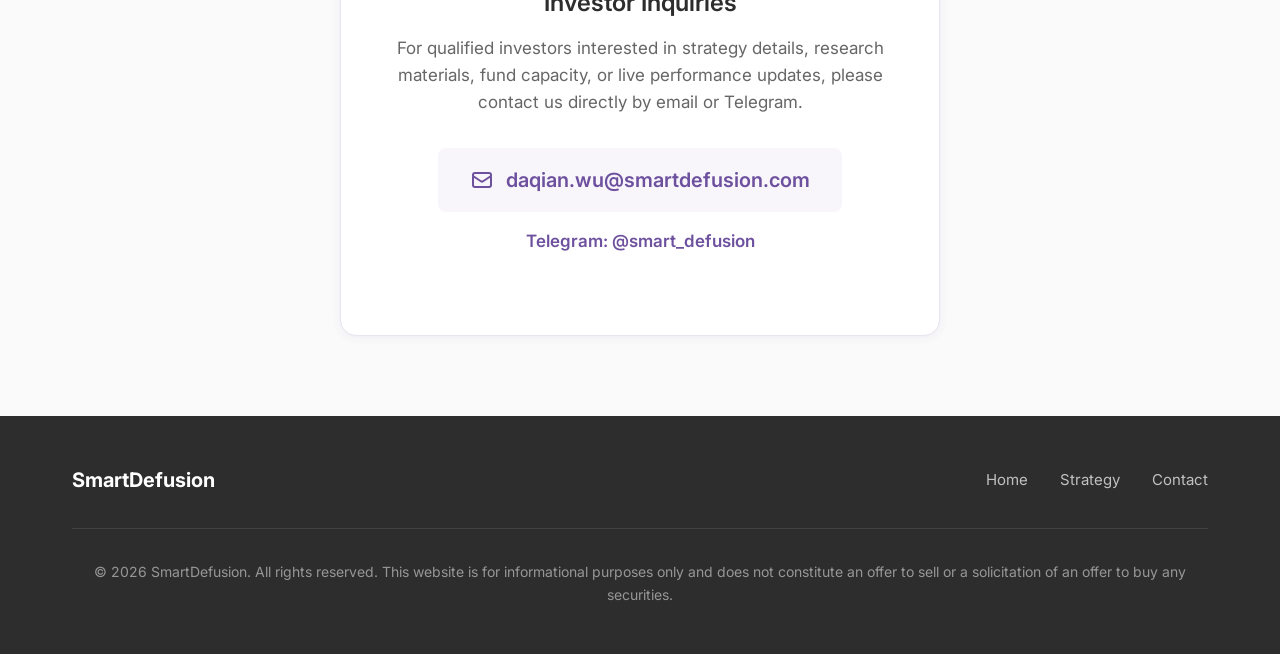
==== commit cba6511a: "v1 content update" ====
--- a/index.html
+++ b/index.html
@@ -3,12 +3,12 @@
 <head>
   <meta charset="UTF-8">
   <meta name="viewport" content="width=device-width, initial-scale=1.0">
-  <meta name="description" content="SmartDefusion - Digital Asset Yield Enhancement Strategy. Systematic options premium harvesting in digital assets with institutional-grade execution.">
+  <meta name="description" content="SmartDefusion - Systematic digital asset options strategy capturing volatility risk premium through disciplined signal generation, staged entries, and risk-controlled execution.">
   <title>SmartDefusion | Digital Asset Hedge Fund</title>
   <link rel="preconnect" href="https://fonts.googleapis.com">
   <link rel="preconnect" href="https://fonts.gstatic.com" crossorigin>
   <link href="https://fonts.googleapis.com/css2?family=Inter:wght@400;500;600;700&display=swap" rel="stylesheet">
-  <link rel="stylesheet" href="styles.css">
+  <link rel="stylesheet" href="styles.css?v=1.1">
 </head>
 <body>
   <!-- Navigation -->
@@ -41,9 +41,9 @@
         <h1><span>SmartDefusion</span></h1>
         <h2 style="font-size: 1.75rem; font-weight: 500; color: #666; margin-bottom: 1.5rem;">Digital Asset Yield Enhancement Strategy</h2>
         <p class="hero-description">
-          We employ systematic options premium harvesting strategies in digital asset markets, 
-          combining institutional-grade execution with disciplined risk management to generate 
-          consistent risk-adjusted returns.
+          We systematically capture volatility risk premium in digital asset options markets through
+          disciplined signal generation, staged short-dated entries, and risk-controlled execution
+          designed for stable risk-adjusted returns.
         </p>
         <div class="hero-buttons">
           <a href="strategy.html" class="btn btn-primary">Learn More</a>
@@ -58,19 +58,20 @@
     <div class="container">
       <div class="section-header">
         <h2>Strategy Overview</h2>
-        <p>A disciplined approach to generating premium income through systematic options selling in digital asset markets.</p>
+  <p>A systematic approach to harvesting persistent implied-versus-realised volatility spreads in digital asset options markets.</p>
       </div>
       <div class="content-grid">
         <div class="strategy-text">
           <h3>Options Premium Harvesting</h3>
           <p>
-            Our core strategy focuses on systematically selling options to capture premium income 
-            from digital asset volatility. By harvesting the volatility risk premium, we aim to 
-            generate consistent returns across varying market conditions.
+            Our strategy is built around a recurring structural feature of digital asset options markets:
+            implied volatility has consistently traded above realised volatility, creating a persistent
+            volatility risk premium available to disciplined option sellers.
           </p>
           <p>
-            The strategy employs rigorous timing mechanisms and position sizing rules to optimize 
-            risk-adjusted returns while maintaining strict capital preservation protocols.
+            In high-volatility environments, hedging demand often rises sharply—especially during market
+            downturns—supporting premium levels and creating attractive opportunities for systematic,
+            risk-managed short option positioning.
           </p>
         </div>
         <div class="strategy-highlights">
@@ -81,8 +82,8 @@
               </svg>
             </div>
             <div class="highlight-content">
-              <h4>Systematic Timing</h4>
-              <p>Algorithmic entry and exit signals based on market conditions and volatility regimes.</p>
+              <h4>Signal-Driven Entry</h4>
+              <p>Systematic volatility, momentum, and mean-reversion signals guide strike selection and exposure timing.</p>
             </div>
           </div>
           <div class="highlight-item">
@@ -92,8 +93,8 @@
               </svg>
             </div>
             <div class="highlight-content">
-              <h4>Risk Control</h4>
-              <p>Multiple layers of risk management including position limits and drawdown controls.</p>
+              <h4>Staged Risk Deployment</h4>
+              <p>Time-diversified entries across consecutive short-dated cycles reduce single entry-point concentration risk.</p>
             </div>
           </div>
           <div class="highlight-item">
@@ -103,8 +104,8 @@
               </svg>
             </div>
             <div class="highlight-content">
-              <h4>Institutional Execution</h4>
-              <p>Best-in-class execution across multiple venues with robust operational infrastructure.</p>
+              <h4>Liquid Market Focus</h4>
+              <p>Execution is concentrated in mainstream, liquid digital asset options markets with robust operational discipline.</p>
             </div>
           </div>
         </div>
@@ -117,7 +118,7 @@
     <div class="container">
       <div class="section-header">
         <h2>Key Features</h2>
-        <p>The pillars of our investment approach designed for sustainable performance.</p>
+  <p>The core building blocks of the strategy's signal framework, portfolio construction, and execution discipline.</p>
       </div>
       <div class="features-grid">
         <div class="feature-card">
@@ -126,8 +127,8 @@
               <path stroke-linecap="round" stroke-linejoin="round" stroke-width="2" d="M7 12l3-3 3 3 4-4M8 21l4-4 4 4M3 4h18M4 4h16v12a1 1 0 01-1 1H5a1 1 0 01-1-1V4z" />
             </svg>
           </div>
-          <h4>Systematic Volatility Harvesting</h4>
-          <p>Capturing the structural volatility risk premium through disciplined options selling strategies.</p>
+          <h4>Systematic Volatility Analysis</h4>
+          <p>Volatility conditions are assessed to target strike ranges with low exercise probability and strong time-decay characteristics.</p>
         </div>
         <div class="feature-card">
           <div class="feature-icon">
@@ -135,8 +136,8 @@
               <path stroke-linecap="round" stroke-linejoin="round" stroke-width="2" d="M9 12l2 2 4-4m5.618-4.016A11.955 11.955 0 0112 2.944a11.955 11.955 0 01-8.618 3.04A12.02 12.02 0 003 9c0 5.591 3.824 10.29 9 11.622 5.176-1.332 9-6.03 9-11.622 0-1.042-.133-2.052-.382-3.016z" />
             </svg>
           </div>
-          <h4>Risk-Managed Options Selling</h4>
-          <p>Careful position sizing and strike selection to balance premium collection with tail risk management.</p>
+          <h4>Momentum & Mean-Reversion Filters</h4>
+          <p>Short-term state signals help amplify, maintain, or pause exposure depending on changing market regimes.</p>
         </div>
         <div class="feature-card">
           <div class="feature-icon">
@@ -144,8 +145,8 @@
               <path stroke-linecap="round" stroke-linejoin="round" stroke-width="2" d="M4 4v5h.582m15.356 2A8.001 8.001 0 004.582 9m0 0H9m11 11v-5h-.581m0 0a8.003 8.003 0 01-15.357-2m15.357 2H15" />
             </svg>
           </div>
-          <h4>Liquidity-Focused Instruments</h4>
-          <p>Trading only in highly liquid options markets to ensure efficient execution and position management.</p>
+          <h4>AI-Assisted Risk Screening</h4>
+          <p>Algorithmic pre-filters help identify assets prone to sharp volatility expansion so exposure can be reduced when risk is elevated.</p>
         </div>
         <div class="feature-card">
           <div class="feature-icon">
@@ -153,48 +154,8 @@
               <path stroke-linecap="round" stroke-linejoin="round" stroke-width="2" d="M12 8c-1.657 0-3 .895-3 2s1.343 2 3 2 3 .895 3 2-1.343 2-3 2m0-8c1.11 0 2.08.402 2.599 1M12 8V7m0 1v8m0 0v1m0-1c-1.11 0-2.08-.402-2.599-1M21 12a9 9 0 11-18 0 9 9 0 0118 0z" />
             </svg>
           </div>
-          <h4>Capital Efficiency</h4>
-          <p>Optimized use of capital through strategic position structuring and margin efficiency.</p>
-        </div>
-      </div>
-    </div>
-  </section>
-
-  <!-- Risk Management Section -->
-  <section class="section risk-management bg-purple">
-    <div class="container">
-      <div class="section-header">
-        <h2>Risk Management</h2>
-        <p>A comprehensive framework designed to protect capital and manage downside risk.</p>
-      </div>
-      <div class="risk-grid">
-        <div class="risk-card">
-          <div class="risk-number">1</div>
-          <div class="risk-content">
-            <h4>Strict Position Sizing</h4>
-            <p>Every position is sized according to predefined rules based on portfolio risk budget, volatility levels, and market conditions.</p>
-          </div>
-        </div>
-        <div class="risk-card">
-          <div class="risk-number">2</div>
-          <div class="risk-content">
-            <h4>Volatility Filters</h4>
-            <p>Dynamic exposure adjustment based on realized and implied volatility metrics to reduce risk during extreme market conditions.</p>
-          </div>
-        </div>
-        <div class="risk-card">
-          <div class="risk-number">3</div>
-          <div class="risk-content">
-            <h4>Liquidity Considerations</h4>
-            <p>Continuous monitoring of market liquidity with position limits tied to average daily volumes and bid-ask spreads.</p>
-          </div>
-        </div>
-        <div class="risk-card">
-          <div class="risk-number">4</div>
-          <div class="risk-content">
-            <h4>Drawdown Control</h4>
-            <p>Systematic de-risking protocols triggered by predefined drawdown thresholds to preserve capital during adverse periods.</p>
-          </div>
+          <h4>Rolling Portfolio Construction</h4>
+          <p>Progressive replacement of expiring positions keeps the portfolio continuously engaged while stabilising overall risk exposure.</p>
         </div>
       </div>
     </div>
@@ -205,35 +166,42 @@
     <div class="container">
       <div class="section-header">
         <h2>Performance Snapshot</h2>
-        <p>Track record and key performance metrics.</p>
-      </div>
-      <div class="performance-placeholder">
-        <div class="placeholder-icon">
-          <svg xmlns="http://www.w3.org/2000/svg" fill="none" viewBox="0 0 24 24" stroke="currentColor">
-            <path stroke-linecap="round" stroke-linejoin="round" stroke-width="2" d="M9 19v-6a2 2 0 00-2-2H5a2 2 0 00-2 2v6a2 2 0 002 2h2a2 2 0 002-2zm0 0V9a2 2 0 012-2h2a2 2 0 012 2v10m-6 0a2 2 0 002 2h2a2 2 0 002-2m0 0V5a2 2 0 012-2h2a2 2 0 012 2v14a2 2 0 01-2 2h-2a2 2 0 01-2-2z" />
-          </svg>
-        </div>
-        <h3>Performance Data Coming Soon</h3>
-        <p>Detailed performance charts and statistics will be displayed here for qualified investors.</p>
+        <p>Initial live fund performance since launch, highlighting return stability and downside control in volatile crypto markets.</p>
       </div>
       <div class="stats-preview">
         <div class="stat-item">
-          <div class="stat-value">—</div>
-          <div class="stat-label">Annualized Return</div>
-        </div>
-        <div class="stat-item">
-          <div class="stat-value">—</div>
+          <div class="stat-value">+10.11%</div>
+          <div class="stat-label">Cumulative Return</div>
+        </div>
+        <div class="stat-item">
+          <div class="stat-value">-1.04%</div>
+          <div class="stat-label">Max Drawdown</div>
+        </div>
+        <div class="stat-item">
+          <div class="stat-value">8.02</div>
           <div class="stat-label">Sharpe Ratio</div>
         </div>
         <div class="stat-item">
-          <div class="stat-value">—</div>
-          <div class="stat-label">Max Drawdown</div>
-        </div>
-        <div class="stat-item">
-          <div class="stat-value">—</div>
+          <div class="stat-value">88.2%</div>
           <div class="stat-label">Win Rate</div>
         </div>
       </div>
+      <h3 style="text-align: center; margin: 3rem 0 1.5rem; color: #2D2D2D;">Monthly Performance Since Launch</h3>
+      <div class="features-grid">
+        <div class="feature-card">
+          <h4>February 2026</h4>
+          <p style="font-size: 2rem; font-weight: 700; color: #6E519E; margin-bottom: 0.5rem;">+4.65%</p>
+          <p>Initial deployment month with stable premium capture and controlled realised drawdown.</p>
+        </div>
+        <!-- <div class="feature-card">
+          <h4>March 2026 (MTD)</h4>
+          <p style="font-size: 2rem; font-weight: 700; color: #6E519E; margin-bottom: 0.5rem;">+3.70%</p>
+          <p>Performance through 2026.03.09, maintaining positive returns despite elevated market volatility.</p>
+        </div> -->
+      </div>
+      <p style="margin-top: 1.5rem; text-align: center; color: #666; max-width: 820px; margin-left: auto; margin-right: auto;">
+        This section will be updated on a monthly basis as additional live performance data becomes available.
+      </p>
     </div>
   </section>
 
@@ -244,15 +212,16 @@
         <div class="contact-card">
           <h3>Investor Inquiries</h3>
           <p>
-            For qualified investors interested in learning more about SmartDefusion's 
-            digital asset yield enhancement strategy, please reach out to our investor relations team.
+            For qualified investors interested in strategy details, research materials, fund capacity,
+            or live performance updates, please contact us directly by email or Telegram.
           </p>
-          <a href="mailto:investors@smartdefusion.com" class="contact-email">
+          <a href="mailto:daqian.wu@smartdefusion.com" class="contact-email">
             <svg xmlns="http://www.w3.org/2000/svg" fill="none" viewBox="0 0 24 24" stroke="currentColor">
               <path stroke-linecap="round" stroke-linejoin="round" stroke-width="2" d="M3 8l7.89 5.26a2 2 0 002.22 0L21 8M5 19h14a2 2 0 002-2V7a2 2 0 00-2-2H5a2 2 0 00-2 2v10a2 2 0 002 2z" />
             </svg>
-            investors@smartdefusion.com
+            daqian.wu@smartdefusion.com
           </a>
+          <p style="margin-top: 1rem; color: #6E519E; font-weight: 600;">Telegram: @smart_defusion</p>
         </div>
       </div>
     </div>
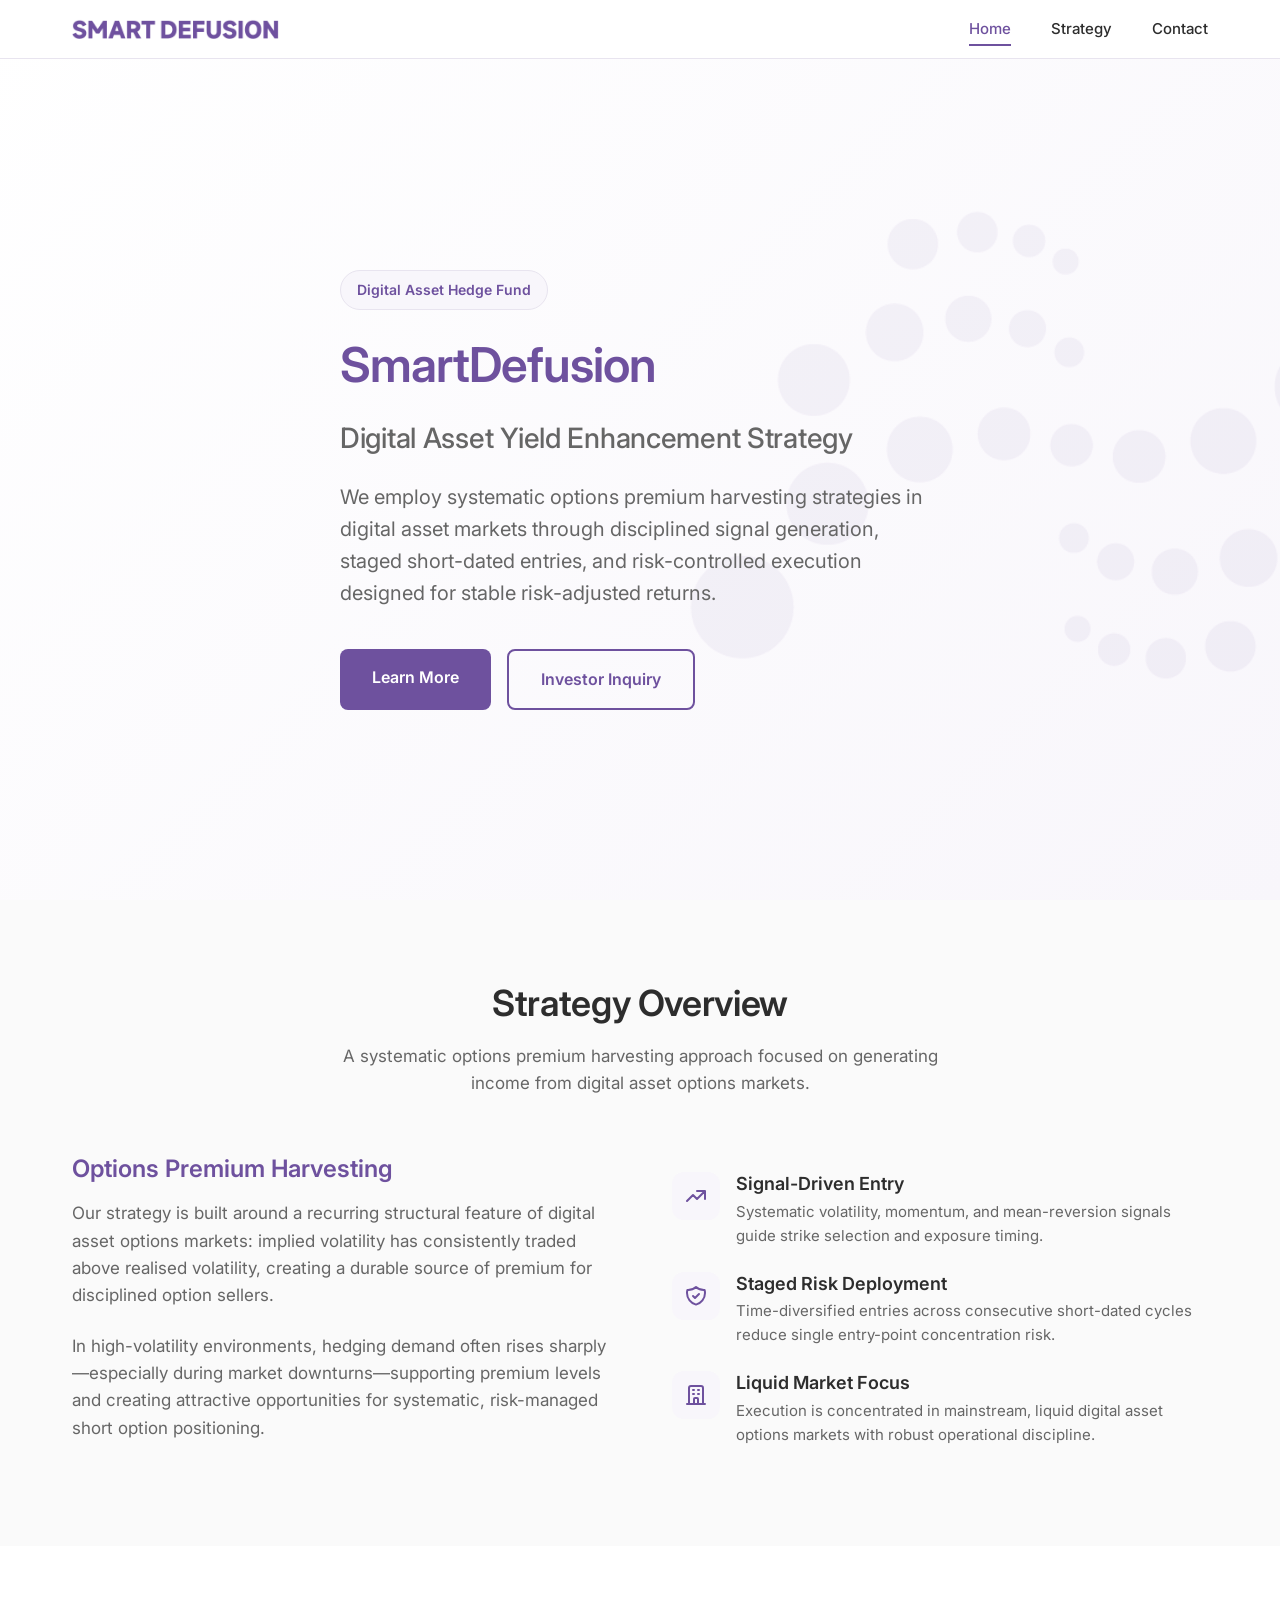
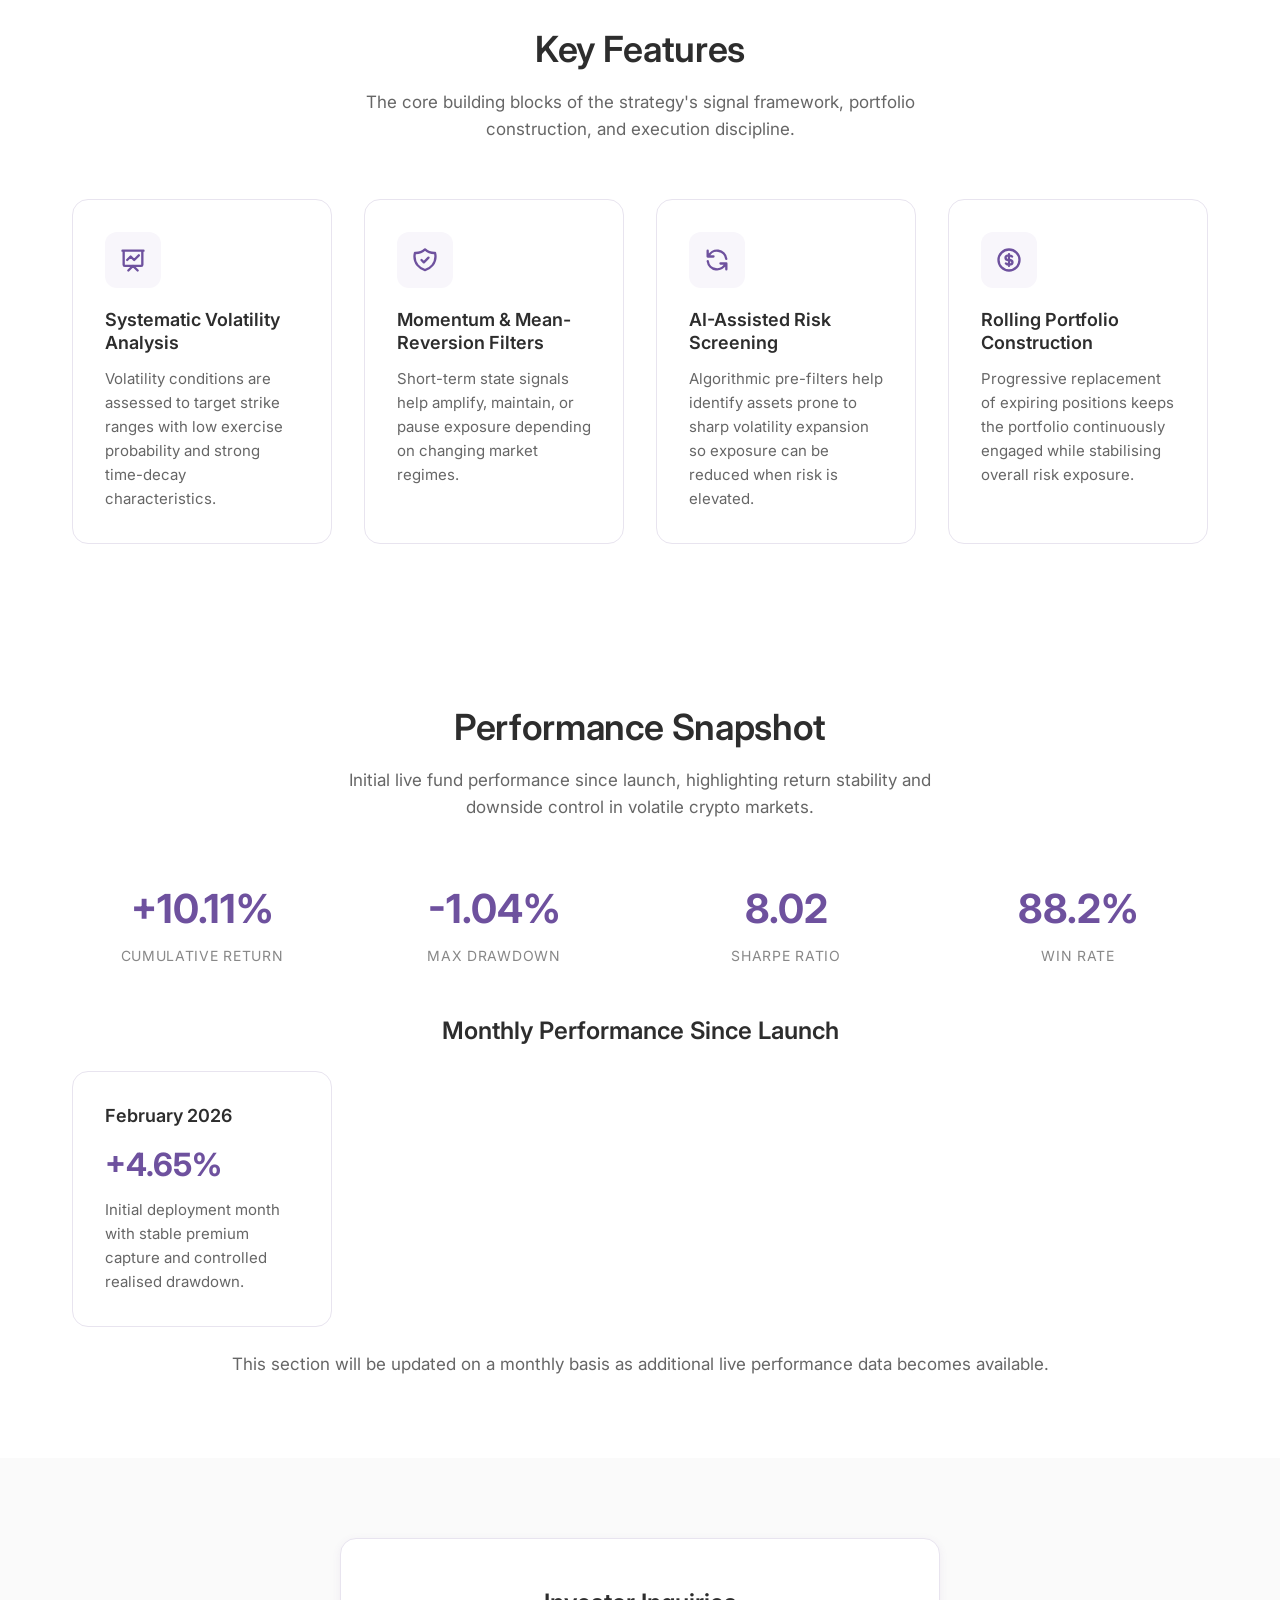
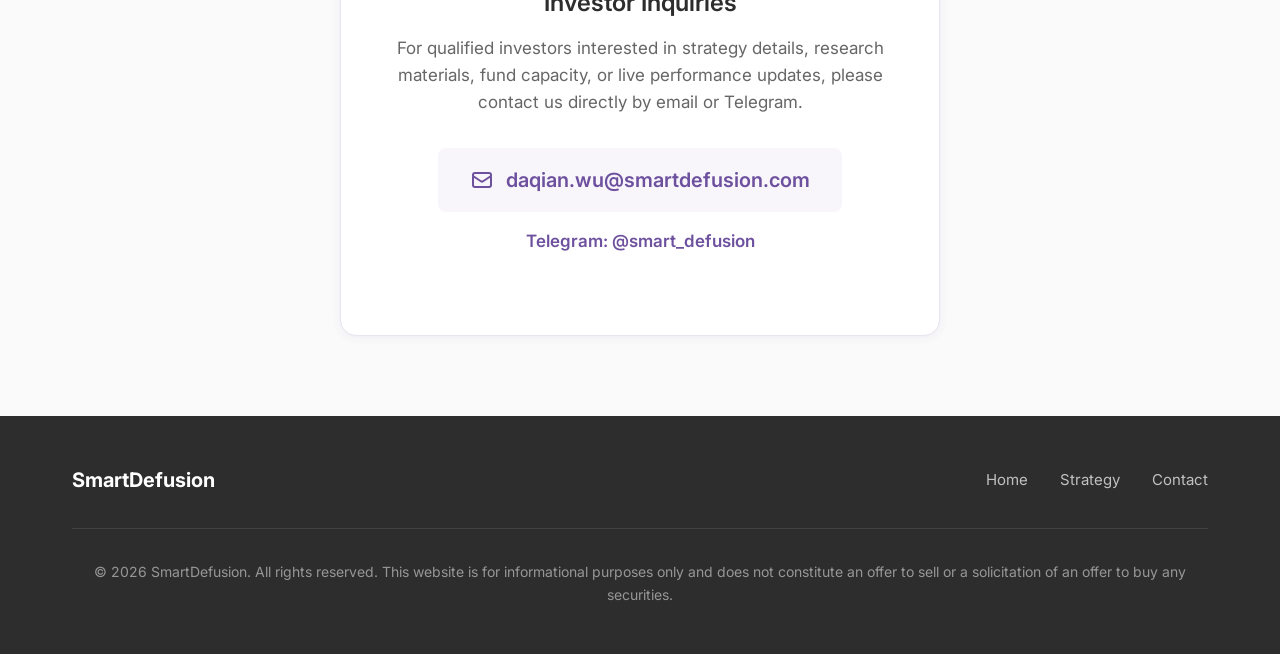
==== commit 60ed2bae: "v1.1" ====
--- a/index.html
+++ b/index.html
@@ -3,7 +3,7 @@
 <head>
   <meta charset="UTF-8">
   <meta name="viewport" content="width=device-width, initial-scale=1.0">
-  <meta name="description" content="SmartDefusion - Systematic digital asset options strategy capturing volatility risk premium through disciplined signal generation, staged entries, and risk-controlled execution.">
+  <meta name="description" content="SmartDefusion - Systematic digital asset options premium harvesting strategy driven by disciplined signals, staged entries, and risk-controlled execution.">
   <title>SmartDefusion | Digital Asset Hedge Fund</title>
   <link rel="preconnect" href="https://fonts.googleapis.com">
   <link rel="preconnect" href="https://fonts.gstatic.com" crossorigin>
@@ -41,7 +41,7 @@
         <h1><span>SmartDefusion</span></h1>
         <h2 style="font-size: 1.75rem; font-weight: 500; color: #666; margin-bottom: 1.5rem;">Digital Asset Yield Enhancement Strategy</h2>
         <p class="hero-description">
-          We systematically capture volatility risk premium in digital asset options markets through
+          We employ systematic options premium harvesting strategies in digital asset markets through
           disciplined signal generation, staged short-dated entries, and risk-controlled execution
           designed for stable risk-adjusted returns.
         </p>
@@ -58,15 +58,15 @@
     <div class="container">
       <div class="section-header">
         <h2>Strategy Overview</h2>
-  <p>A systematic approach to harvesting persistent implied-versus-realised volatility spreads in digital asset options markets.</p>
+  <p>A systematic options premium harvesting approach focused on generating income from digital asset options markets.</p>
       </div>
       <div class="content-grid">
         <div class="strategy-text">
           <h3>Options Premium Harvesting</h3>
           <p>
             Our strategy is built around a recurring structural feature of digital asset options markets:
-            implied volatility has consistently traded above realised volatility, creating a persistent
-            volatility risk premium available to disciplined option sellers.
+            implied volatility has consistently traded above realised volatility, creating a durable
+            source of premium for disciplined option sellers.
           </p>
           <p>
             In high-volatility environments, hedging demand often rises sharply—especially during market
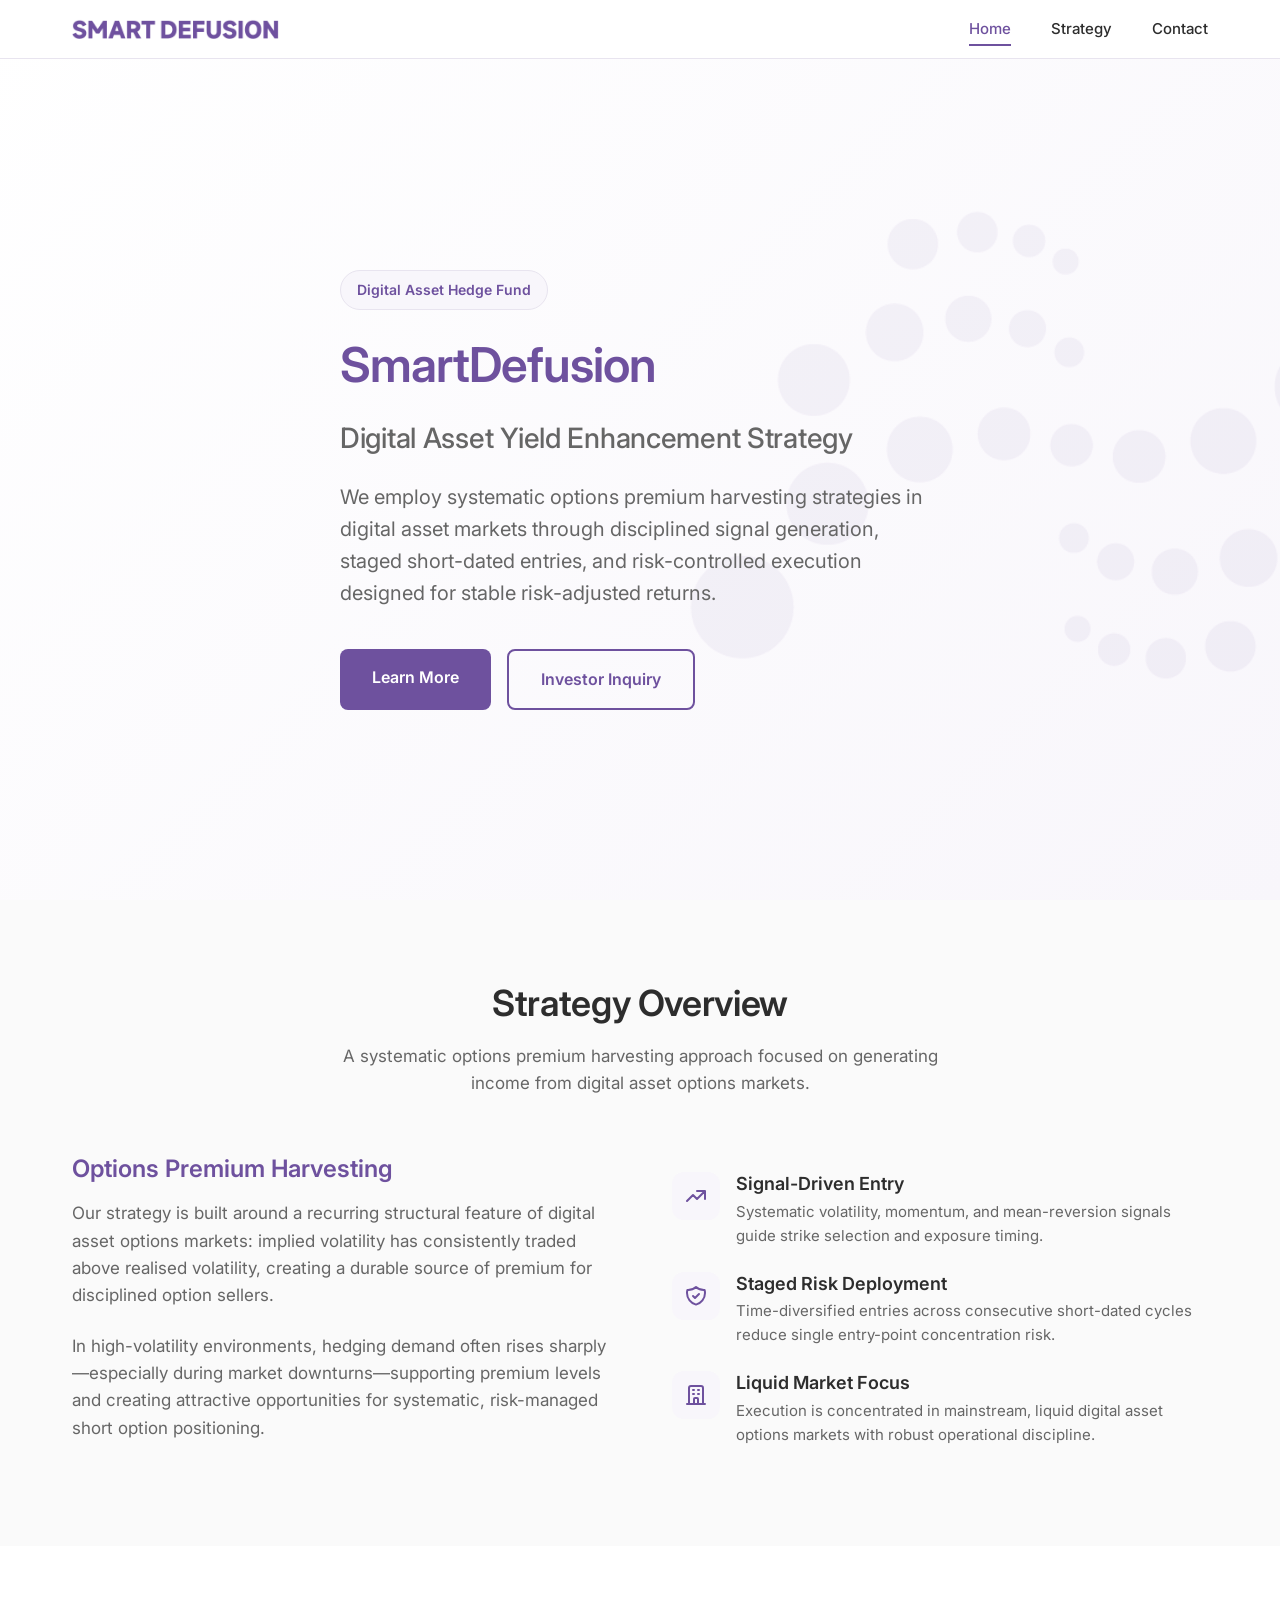
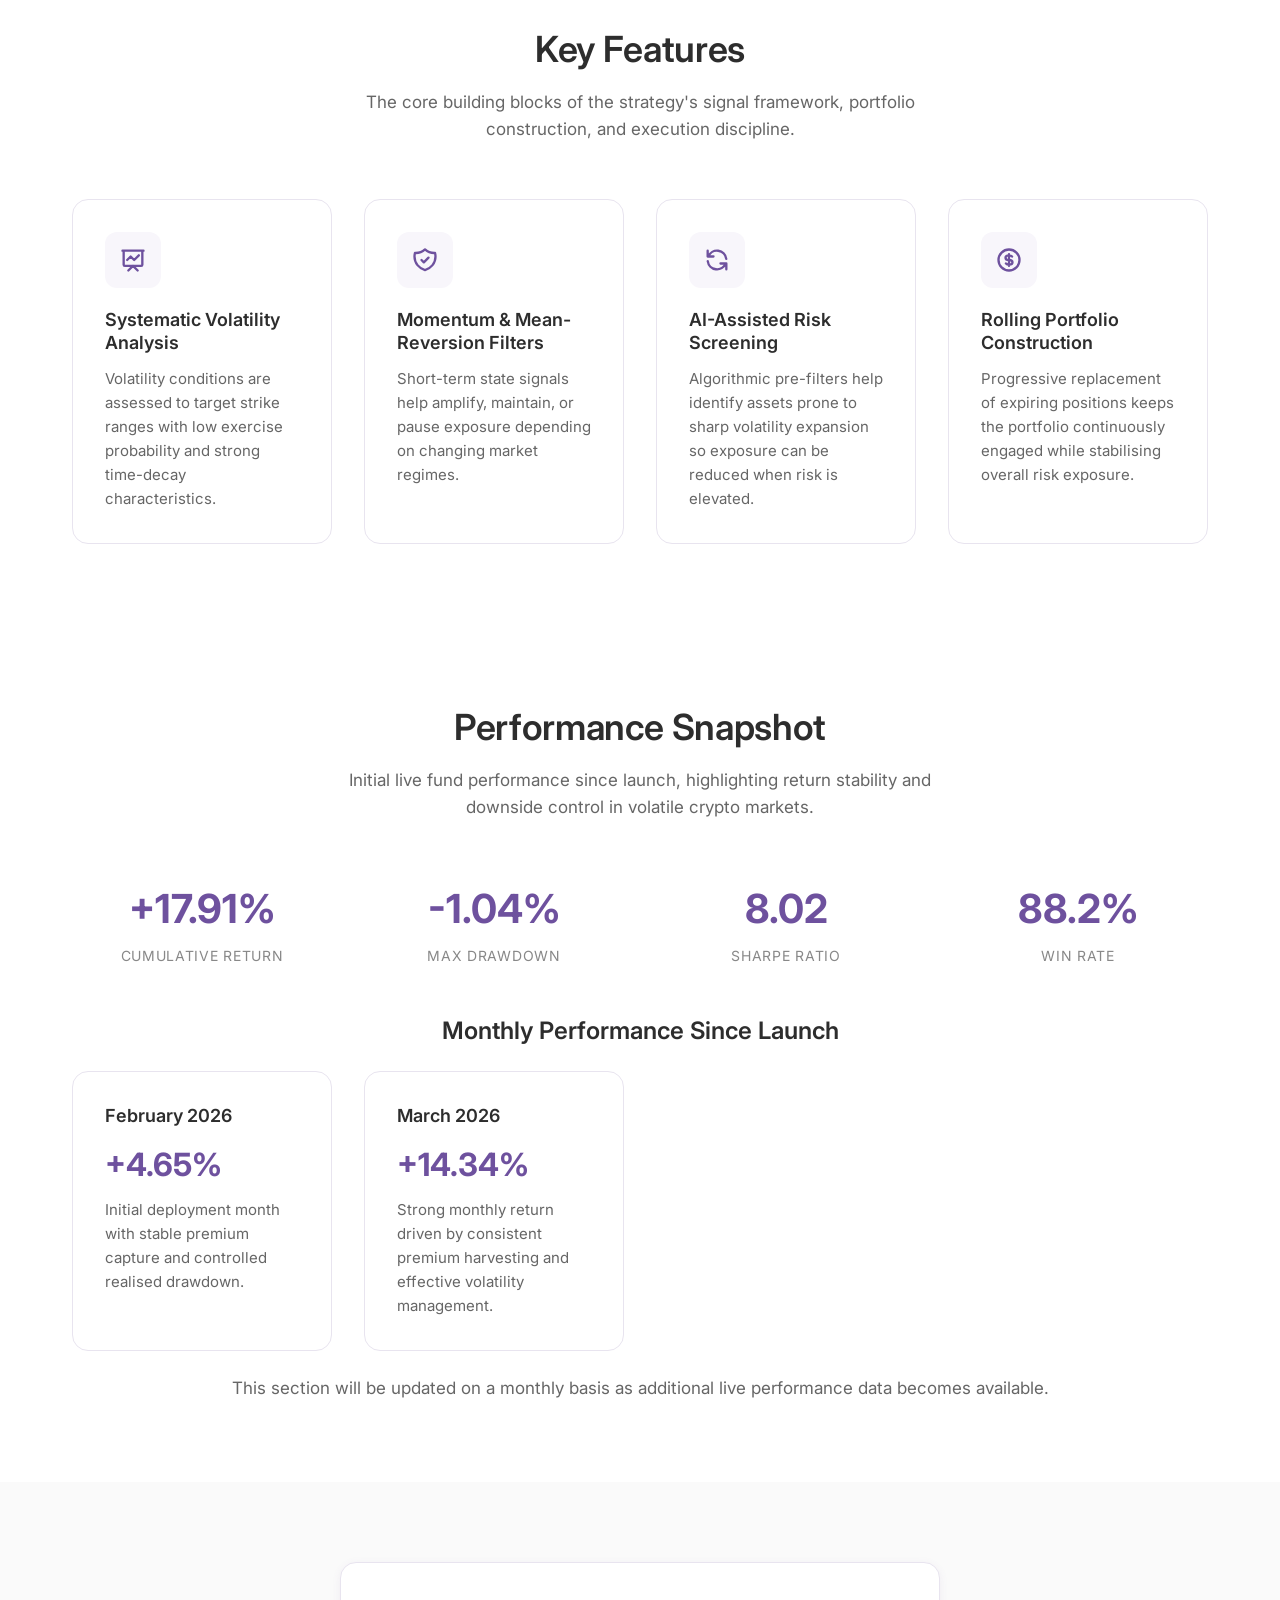
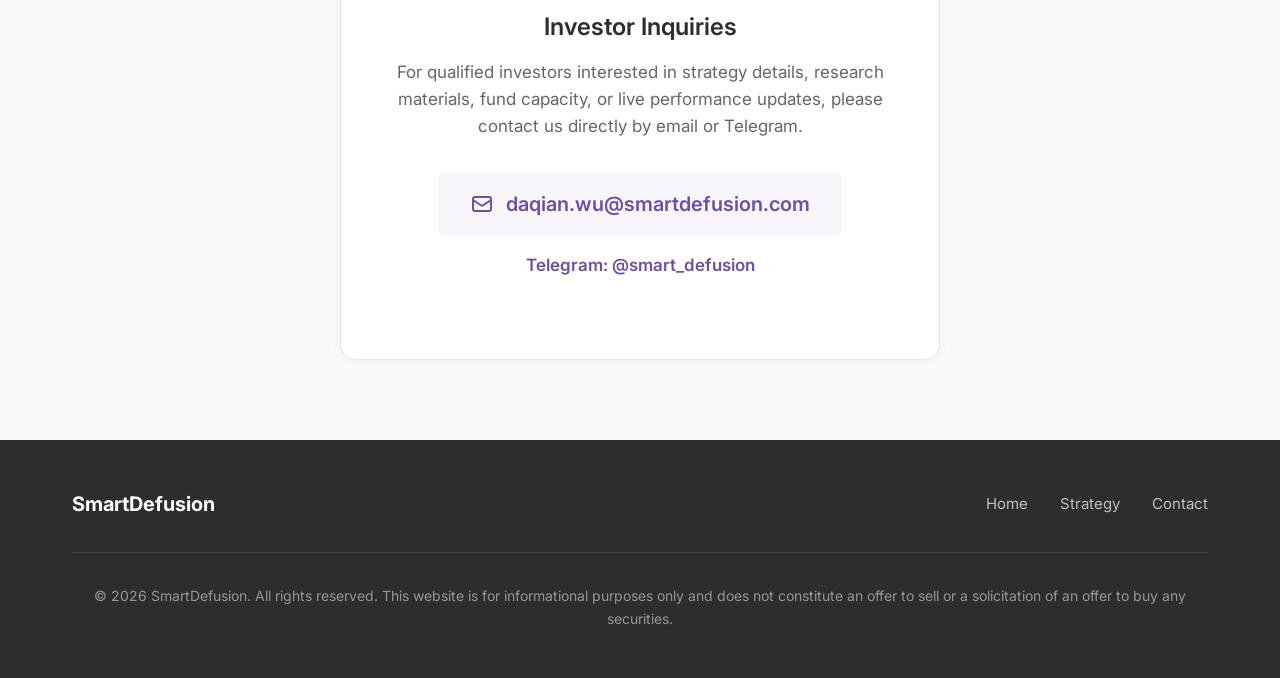
==== commit 1c8964cb: "update March 2026" ====
--- a/index.html
+++ b/index.html
@@ -5,6 +5,7 @@
   <meta name="viewport" content="width=device-width, initial-scale=1.0">
   <meta name="description" content="SmartDefusion - Systematic digital asset options premium harvesting strategy driven by disciplined signals, staged entries, and risk-controlled execution.">
   <title>SmartDefusion | Digital Asset Hedge Fund</title>
+  <link rel="icon" type="image/png" href="img/logo_dark.png">
   <link rel="preconnect" href="https://fonts.googleapis.com">
   <link rel="preconnect" href="https://fonts.gstatic.com" crossorigin>
   <link href="https://fonts.googleapis.com/css2?family=Inter:wght@400;500;600;700&display=swap" rel="stylesheet">
@@ -170,7 +171,7 @@
       </div>
       <div class="stats-preview">
         <div class="stat-item">
-          <div class="stat-value">+10.11%</div>
+          <div class="stat-value">+17.91%</div>
           <div class="stat-label">Cumulative Return</div>
         </div>
         <div class="stat-item">
@@ -193,11 +194,11 @@
           <p style="font-size: 2rem; font-weight: 700; color: #6E519E; margin-bottom: 0.5rem;">+4.65%</p>
           <p>Initial deployment month with stable premium capture and controlled realised drawdown.</p>
         </div>
-        <!-- <div class="feature-card">
-          <h4>March 2026 (MTD)</h4>
-          <p style="font-size: 2rem; font-weight: 700; color: #6E519E; margin-bottom: 0.5rem;">+3.70%</p>
-          <p>Performance through 2026.03.09, maintaining positive returns despite elevated market volatility.</p>
-        </div> -->
+        <div class="feature-card">
+          <h4>March 2026</h4>
+          <p style="font-size: 2rem; font-weight: 700; color: #6E519E; margin-bottom: 0.5rem;">+14.34%</p>
+          <p>Strong monthly return driven by consistent premium harvesting and effective volatility management.</p>
+        </div>
       </div>
       <p style="margin-top: 1.5rem; text-align: center; color: #666; max-width: 820px; margin-left: auto; margin-right: auto;">
         This section will be updated on a monthly basis as additional live performance data becomes available.
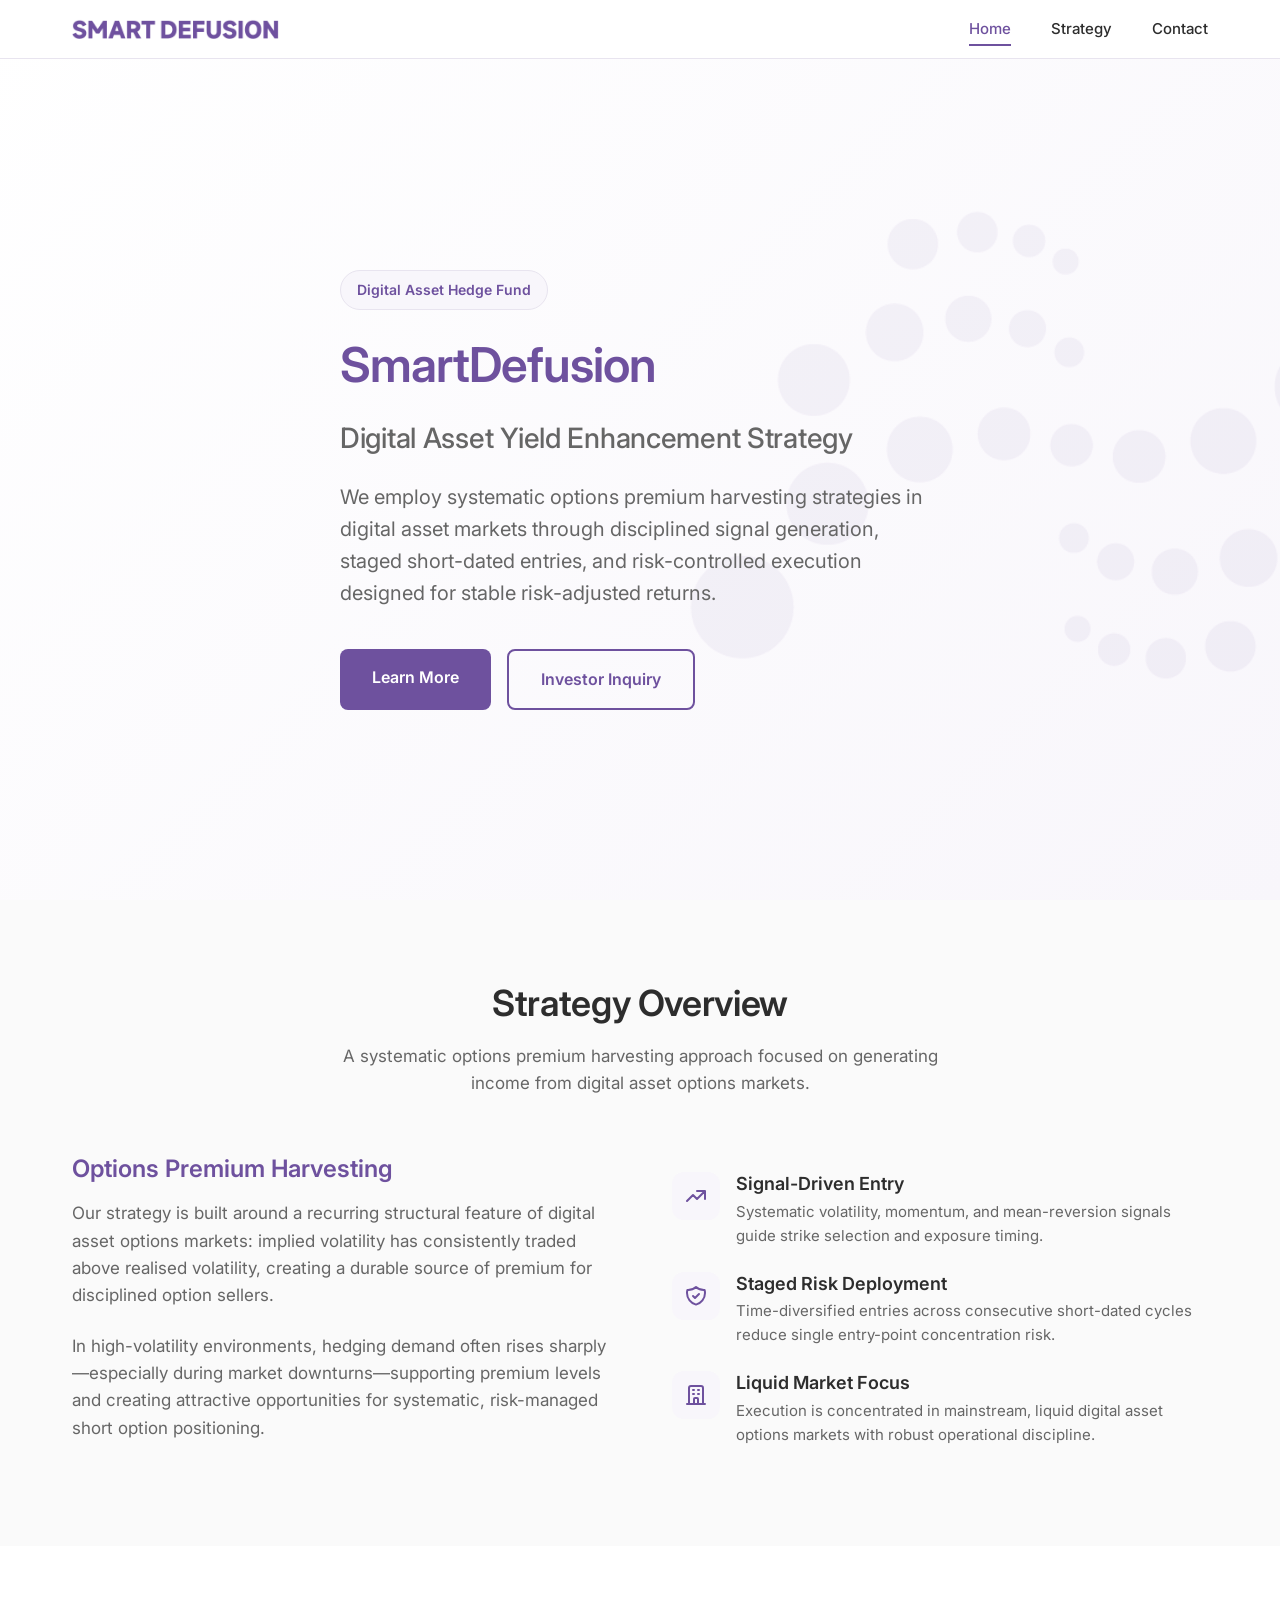
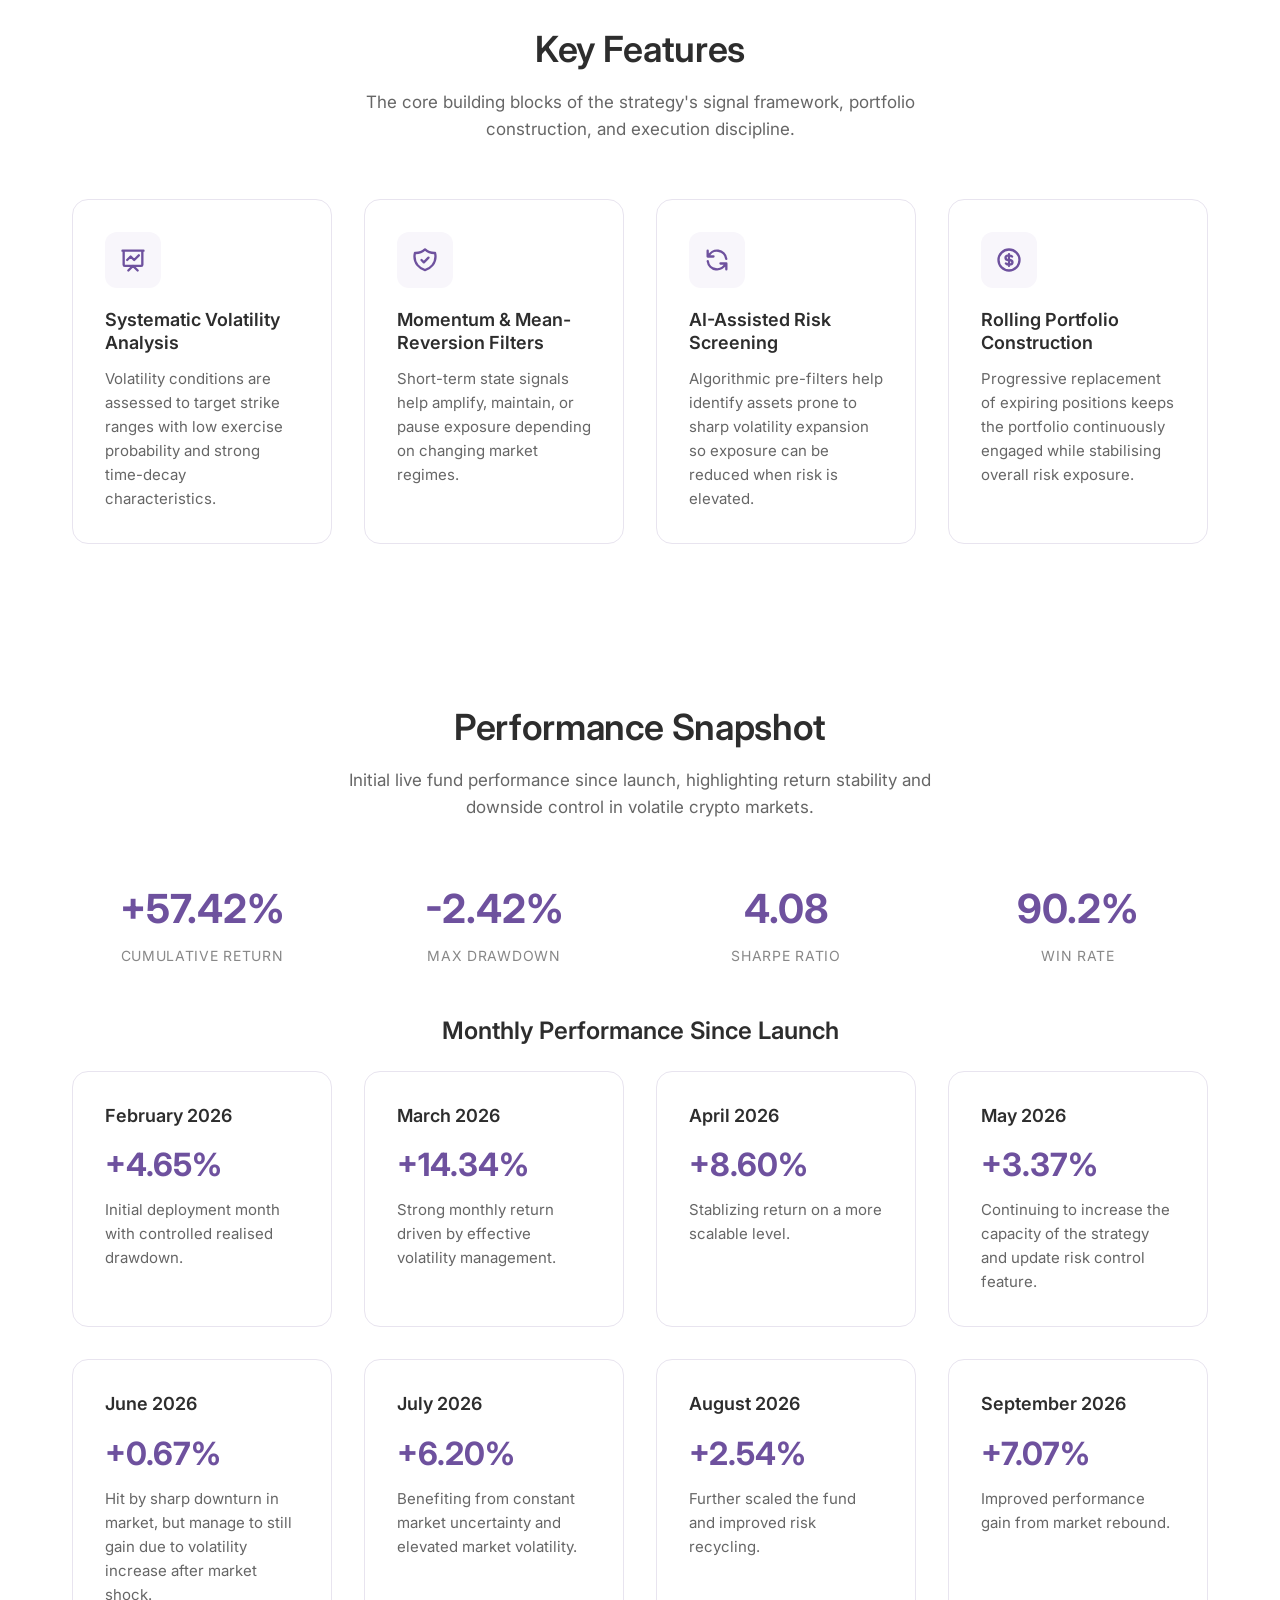
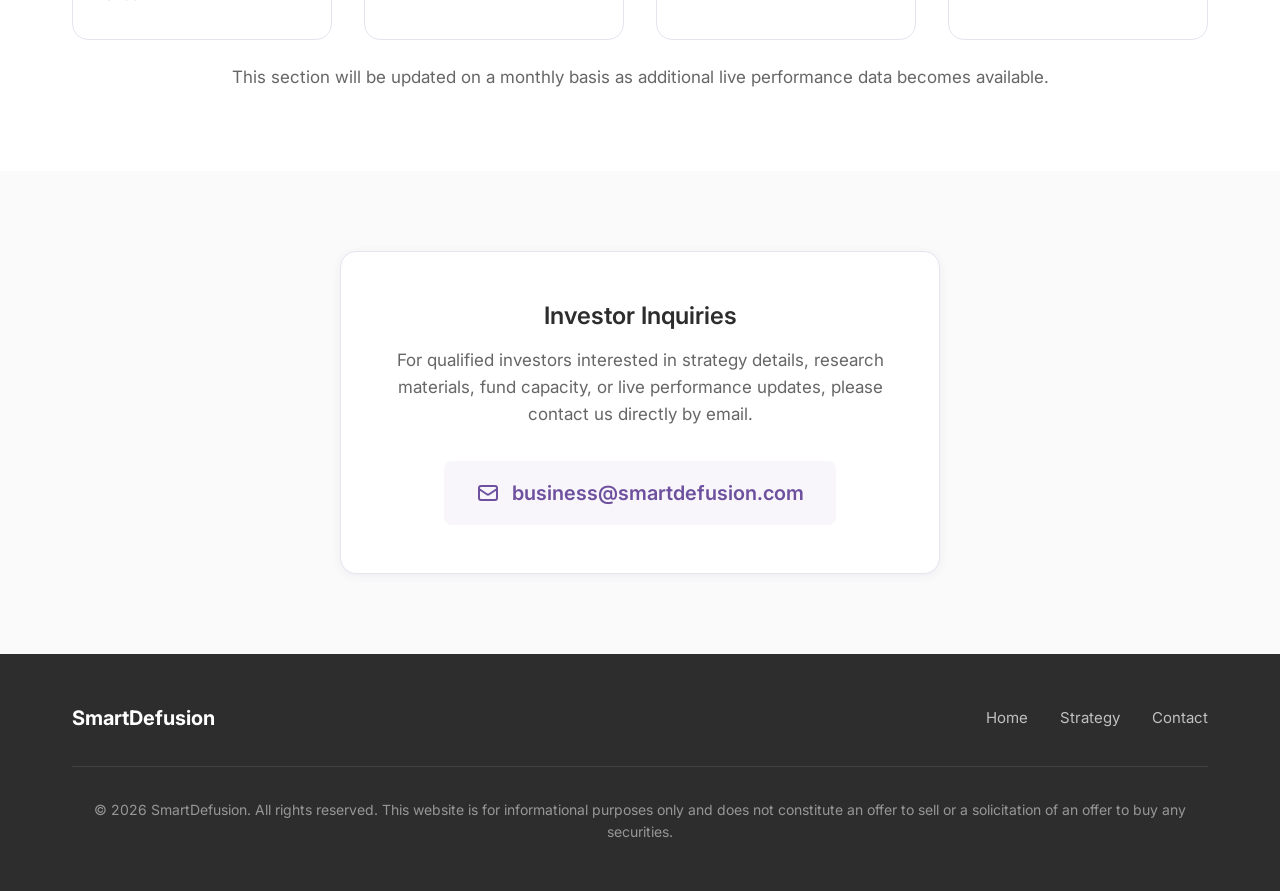
==== commit 36828e0a: "update monthly performance" ====
--- a/index.html
+++ b/index.html
@@ -171,19 +171,19 @@
       </div>
       <div class="stats-preview">
         <div class="stat-item">
-          <div class="stat-value">+17.91%</div>
+          <div class="stat-value">+57.42%</div>
           <div class="stat-label">Cumulative Return</div>
         </div>
         <div class="stat-item">
-          <div class="stat-value">-1.04%</div>
+          <div class="stat-value">-2.42%</div>
           <div class="stat-label">Max Drawdown</div>
         </div>
         <div class="stat-item">
-          <div class="stat-value">8.02</div>
+          <div class="stat-value">4.08</div>
           <div class="stat-label">Sharpe Ratio</div>
         </div>
         <div class="stat-item">
-          <div class="stat-value">88.2%</div>
+          <div class="stat-value">90.2%</div>
           <div class="stat-label">Win Rate</div>
         </div>
       </div>
@@ -192,12 +192,42 @@
         <div class="feature-card">
           <h4>February 2026</h4>
           <p style="font-size: 2rem; font-weight: 700; color: #6E519E; margin-bottom: 0.5rem;">+4.65%</p>
-          <p>Initial deployment month with stable premium capture and controlled realised drawdown.</p>
+          <p>Initial deployment month with controlled realised drawdown.</p>
         </div>
         <div class="feature-card">
           <h4>March 2026</h4>
           <p style="font-size: 2rem; font-weight: 700; color: #6E519E; margin-bottom: 0.5rem;">+14.34%</p>
-          <p>Strong monthly return driven by consistent premium harvesting and effective volatility management.</p>
+          <p>Strong monthly return driven by effective volatility management.</p>
+        </div>
+        <div class="feature-card">
+          <h4>April 2026</h4>
+          <p style="font-size: 2rem; font-weight: 700; color: #6E519E; margin-bottom: 0.5rem;">+8.60%</p>
+          <p>Stablizing return on a more scalable level.</p>
+        </div>
+        <div class="feature-card">
+          <h4>May 2026</h4>
+          <p style="font-size: 2rem; font-weight: 700; color: #6E519E; margin-bottom: 0.5rem;">+3.37%</p>
+          <p>Continuing to increase the capacity of the strategy and update risk control feature.</p>
+        </div>
+        <div class="feature-card">
+          <h4>June 2026</h4>
+          <p style="font-size: 2rem; font-weight: 700; color: #6E519E; margin-bottom: 0.5rem;">+0.67%</p>
+          <p>Hit by sharp downturn in market, but manage to still gain due to volatility increase after market shock.</p>
+        </div>
+        <div class="feature-card">
+          <h4>July 2026</h4>
+          <p style="font-size: 2rem; font-weight: 700; color: #6E519E; margin-bottom: 0.5rem;">+6.20%</p>
+          <p>Benefiting from constant market uncertainty and elevated market volatility.</p>
+        </div>
+        <div class="feature-card">
+          <h4>August 2026</h4>
+          <p style="font-size: 2rem; font-weight: 700; color: #6E519E; margin-bottom: 0.5rem;">+2.54%</p>
+          <p>Further scaled the fund and improved risk recycling.</p>
+        </div>
+        <div class="feature-card">
+          <h4>September 2026</h4>
+          <p style="font-size: 2rem; font-weight: 700; color: #6E519E; margin-bottom: 0.5rem;">+7.07%</p>
+          <p>Improved performance gain from market rebound.</p>
         </div>
       </div>
       <p style="margin-top: 1.5rem; text-align: center; color: #666; max-width: 820px; margin-left: auto; margin-right: auto;">
@@ -214,15 +244,14 @@
           <h3>Investor Inquiries</h3>
           <p>
             For qualified investors interested in strategy details, research materials, fund capacity,
-            or live performance updates, please contact us directly by email or Telegram.
+            or live performance updates, please contact us directly by email.
           </p>
-          <a href="mailto:daqian.wu@smartdefusion.com" class="contact-email">
+          <a href="mailto:business@smartdefusion.com" class="contact-email">
             <svg xmlns="http://www.w3.org/2000/svg" fill="none" viewBox="0 0 24 24" stroke="currentColor">
               <path stroke-linecap="round" stroke-linejoin="round" stroke-width="2" d="M3 8l7.89 5.26a2 2 0 002.22 0L21 8M5 19h14a2 2 0 002-2V7a2 2 0 00-2-2H5a2 2 0 00-2 2v10a2 2 0 002 2z" />
             </svg>
-            daqian.wu@smartdefusion.com
+            business@smartdefusion.com
           </a>
-          <p style="margin-top: 1rem; color: #6E519E; font-weight: 600;">Telegram: @smart_defusion</p>
         </div>
       </div>
     </div>
